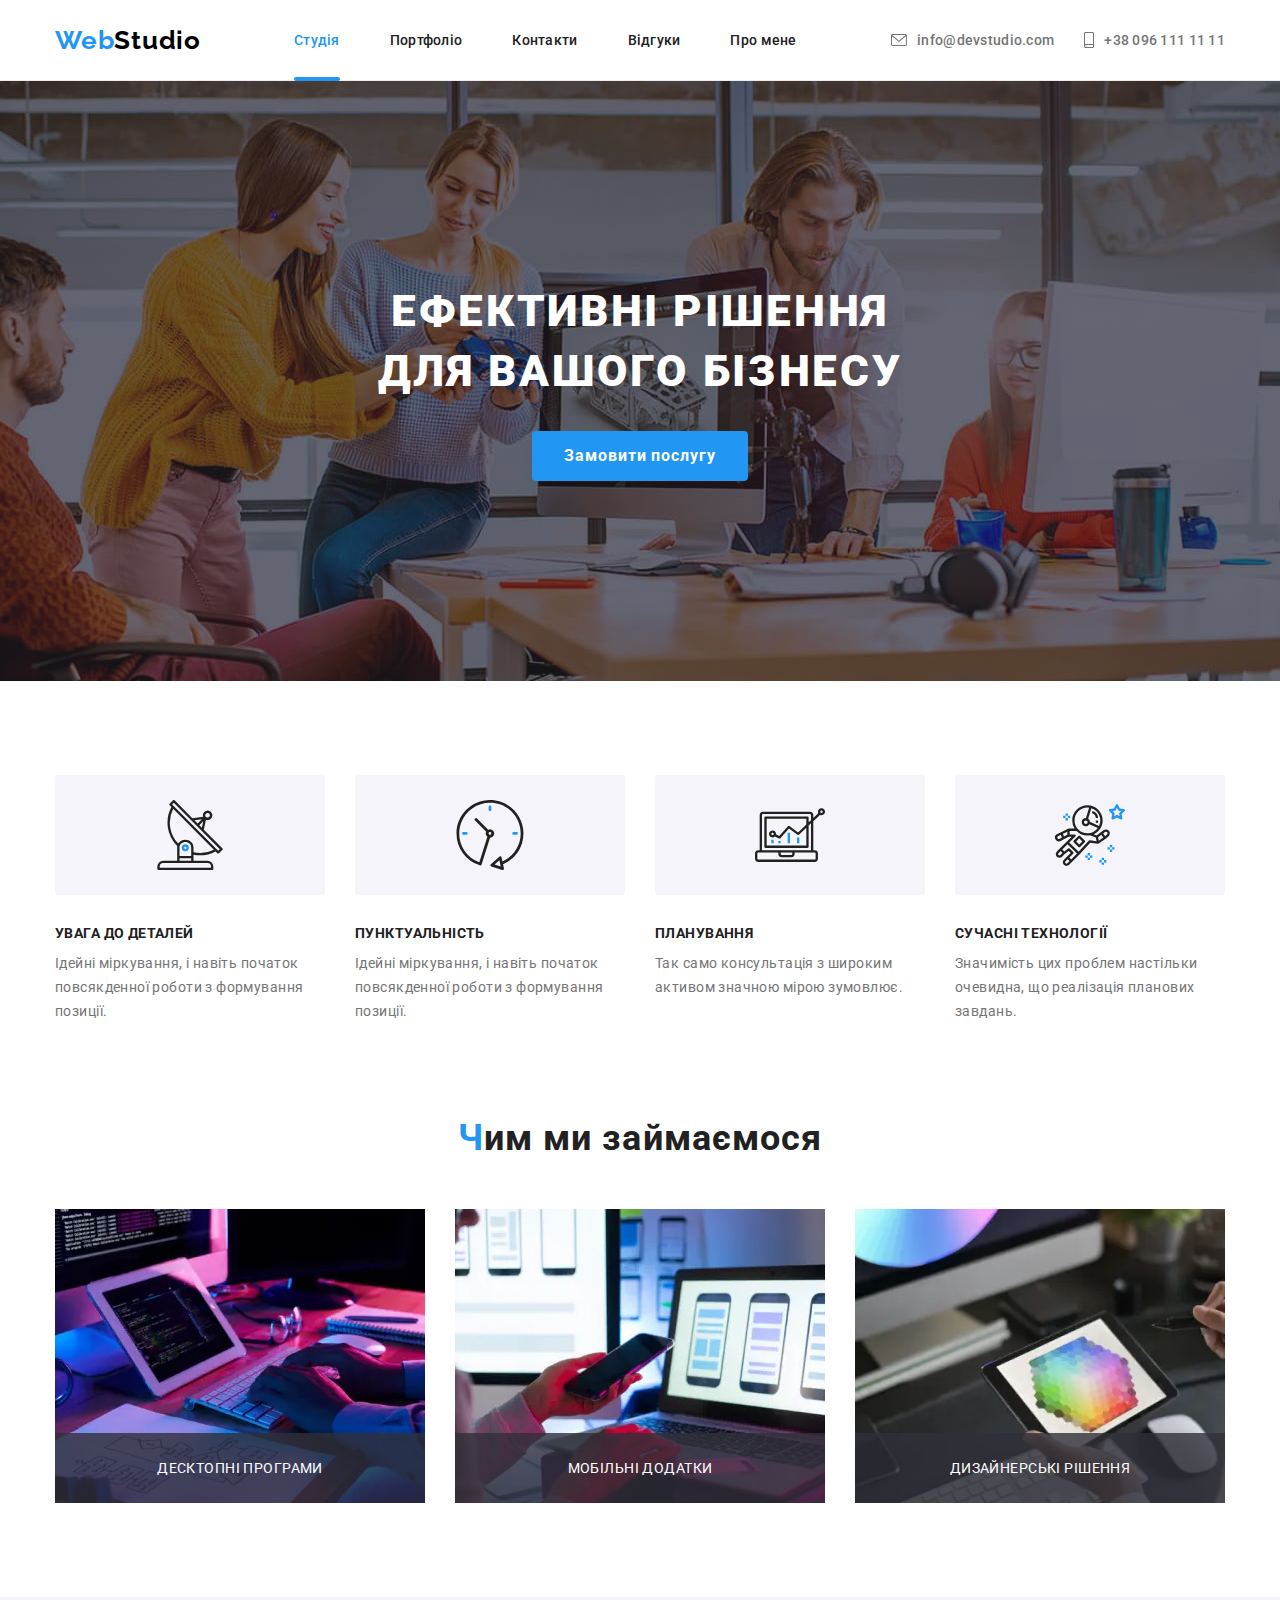
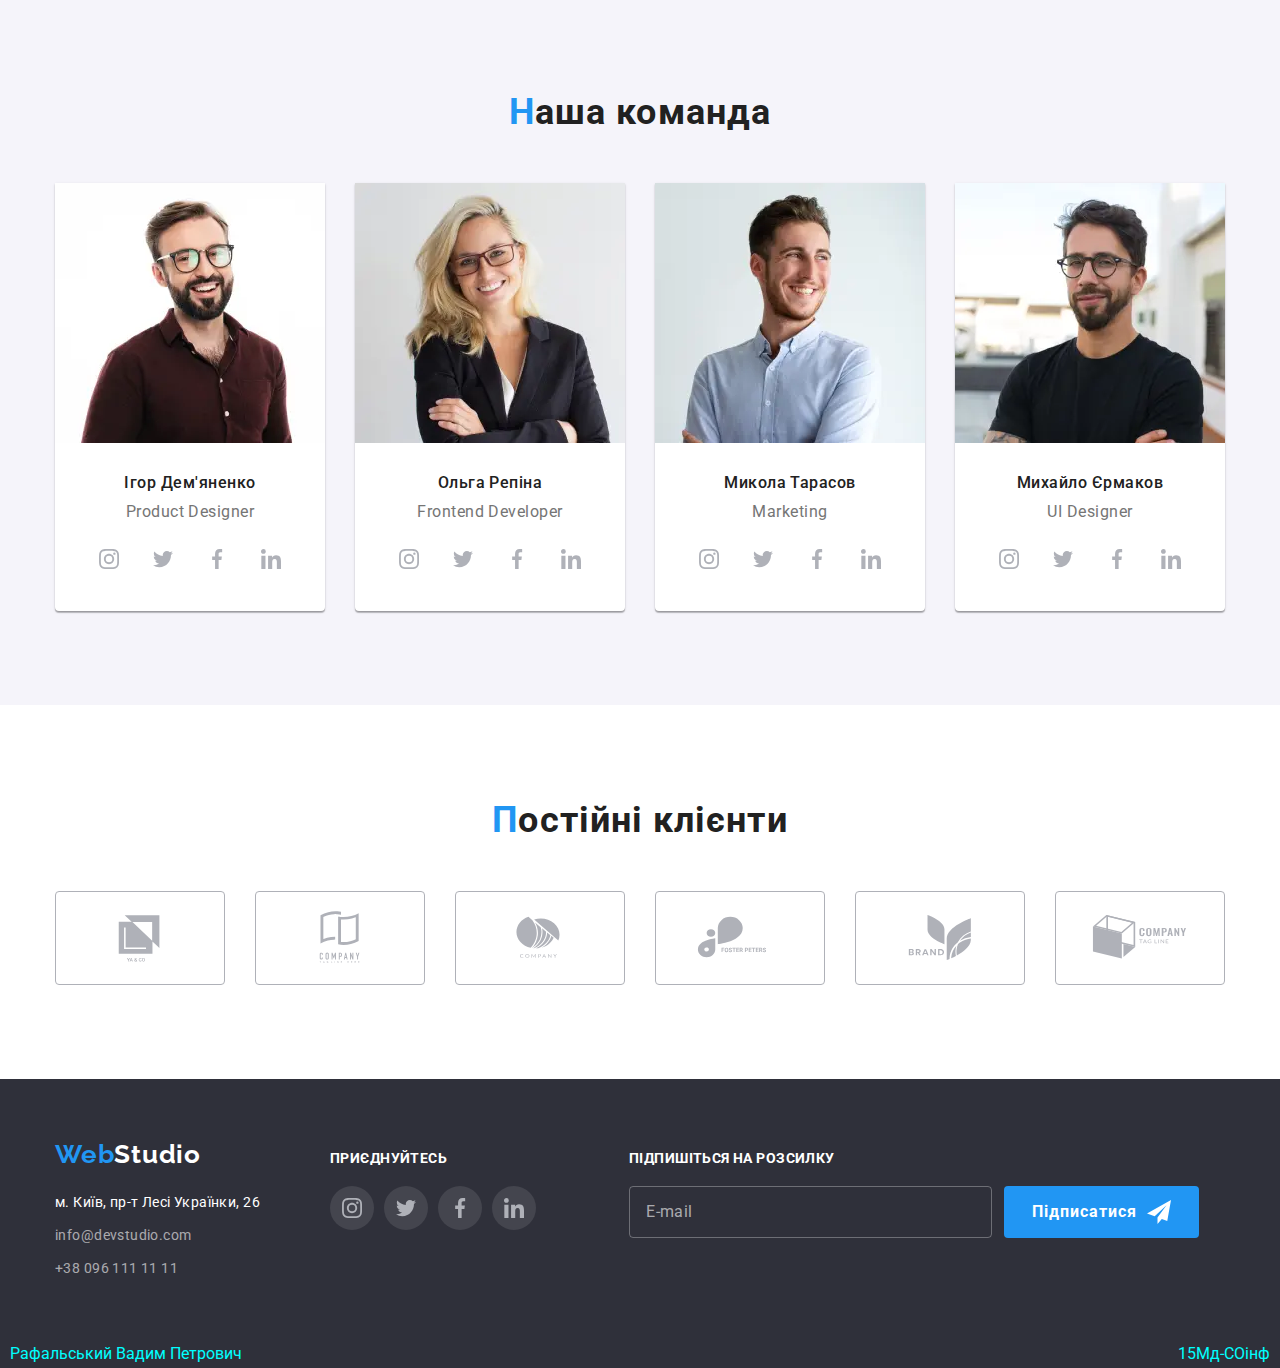
==== index.html @ 5082756a "1" ====
<!DOCTYPE html>
<html lang="ru">
  <head>
    <meta charset="UTF-8" />
    <meta http-equiv="X-UA-Compatible" content="IE=edge" />
    <meta name="viewport" content="width=device-width, initial-scale=1.0" />
    <title>Document</title>
    <link rel="preconnect" href="https://fonts.googleapis.com" />
    <link rel="preconnect" href="https://fonts.gstatic.com" crossorigin />
    <link
      href="https://fonts.googleapis.com/css2?family=Raleway:wght@700&family=Roboto:wght@400;500;700;900&display=swap"
      rel="stylesheet"
    />

    <link
      rel="stylesheet"
      href="https://cdn.jsdelivr.net/npm/modern-normalize@1.1.0/modern-normalize.css"
    />
    <link rel="stylesheet" href="./css/main.min.css" />
  </head>

  <body>
    <!--========================================== HEADER===========================================-->

    <header class="page-header">
      <!--================================== NAVIGATION ==================================-->

      <div class="container container__page-header">
        <nav class="page-nav">
          <a class="logo logo__page-header" href="/"
            >Web<span class="logo__header-color">Studio</span></a
          >
          <ul class="menu">
            <li class="menu__item">
              <a class="menu__link menu__link_current" href="./index.html"> Студія </a>
            </li>
            <li class="menu__item">
              <a class="menu__link" href="./portfolio.html" target="_self"> Портфоліо </a>
            </li>
            <li class="menu__item">
              <a class="menu__link" href="/contacts.html" target="_self"> Контакти </a>
            </li>
            <li class="menu__item">
              <a class="menu__link" href="/review.html" target="_self"> Відгуки </a>
            </li>
            <li class="menu__item">
              <a class="menu__link" href="/about_me.html" target="_self"> Про мене </a>
            </li>
          </ul>
        </nav>

        <button type="button" class="mobile-menu-open" data-menu-open>
          <svg class="mobile-menu-open-icon" height="40" width="40">
            <use href="./images/icon.svg#icon-menu-burger"></use>
          </svg>
        </button>

        <ul class="contact">
          <li class="contact__item">
            <a class="contact__link" href="mailto:info@devstudio.com">
              <svg class="contact__icon" height="12" width="16">
                <use href="./images/icon.svg#icon-envelope"></use>
              </svg>
              info@devstudio.com
            </a>
          </li>
          <li class="contact__item">
            <a class="contact__link" href="tel:+380961111111">
              <svg class="contact__icon" height="16" width="10">
                <use href="./images/icon.svg#icon-smartphone"></use>
              </svg>
              +38 096 111 11 11
            </a>
          </li>
        </ul>
      </div>

      <!--===================================== MOBILE MENU =====================================-->

      <div class="mobile-menu" data-menu>
        <div class="container mobile-menu__container">
          <button class="mobile-menu__close-btn" data-menu-close>
            <svg class="mobile-menu__close-icon" width="40" height="40">
              <use href="./images/icon.svg#icon-close-modal"></use>
            </svg>
          </button>

          <ul class="mobile-menu-nav">
            <li class="mobile-menu-nav__item">
              <a class="mobile-menu-nav__link mobile-menu-nav__link_current" href="./index.html"
                >Студия</a
              >
            </li>
            <li class="mobile-menu-nav__item">
              <a class="mobile-menu-nav__link" href="./portfolio.html" target="_self">Портфоліо</a>
            </li>
            <li class="mobile-menu-nav__item">
              <a class="mobile-menu-nav__link" href="./contacts.html" target="_self">Контакти</a>
            </li>
            <li class="mobile-menu-nav__item">
              <a class="mobile-menu-nav__link" href="./review.html" target="_self">Відгуки</a>
            </li>
            <li class="mobile-menu-nav__item">
              <a class="mobile-menu-nav__link" href="./about_me.html" target="_self">Про мене</a>
            </li>
          </ul>

          <div class="address-thumb">
            <ul class="mobile-menu-address">
              <li class="mobile-menu-address__item">
                <a
                  class="mobile-menu-address__link mobile-menu-address__link_tel"
                  href="tel:+380961111111"
                >
                  +38 096 111 11 11
                </a>
              </li>
              <li class="mobile-menu-address__item">
                <a
                  class="mobile-menu-address__link mobile-menu-address__link_email"
                  href="mailto:info@devstudio.com"
                >
                  info@devstudio.com
                </a>
              </li>
            </ul>

            <ul class="mobile-menu-social">
              <li class="mobile-menu-social__item">
                <a href="" class="mobile-menu-social__link"> Instagram </a>
              </li>
              <li class="mobile-menu-social__item">
                <a href="" class="mobile-menu-social__link"> Twitter </a>
              </li>
              <li class="mobile-menu-social__item">
                <a href="" class="mobile-menu-social__link"> Facebook </a>
              </li>
              <li class="mobile-menu-social__item">
                <a href="" class="mobile-menu-social__link"> LinkedIn </a>
              </li>
            </ul>
          </div>
        </div>
      </div>
    </header>

    <!--=========================================== HERO ===========================================-->

    <main>
      <section class="hero">
        <div class="container">
          <h1 class="hero__title">
            ефективні рішення <br />
            для вашого бізнесу
          </h1>
          <button class="hero__btn button" type="button" data-modal-open>Замовити послугу</button>
        </div>
      </section>

      <!--================================= OUR BENEFITS ========================================-->

      <section class="section">
        <div class="container">
          <h2 class="visually-hidden">Наші переваги</h2>
          <ul class="benefits-list">
            <li class="benefits-list__item">
              <div class="benefits-list__wrapper">
                <svg class="benefits-list__icon" width="70" height="70">
                  <use href="./images/icon.svg#icon-antenna"></use>
                </svg>
              </div>
              <h3 class="benefits-list__title">Увага до деталей</h3>
              <p class="benefits-list__text">
                Ідейні міркування, і навіть початок повсякденної роботи з формування позиції.
              </p>
            </li>
            <li class="benefits-list__item">
              <div class="benefits-list__wrapper">
                <svg class="benefits-list__icon" width="70" height="70">
                  <use href="./images/icon.svg#icon-clock"></use>
                </svg>
              </div>
              <h3 class="benefits-list__title">Пунктуальність</h3>
              <p class="benefits-list__text">
                Ідейні міркування, і навіть початок повсякденної роботи з формування позиції.
              </p>
            </li>
            <li class="benefits-list__item">
              <div class="benefits-list__wrapper">
                <svg class="benefits-list__icon" width="70" height="70">
                  <use href="./images/icon.svg#icon-diagram"></use>
                </svg>
              </div>
              <h3 class="benefits-list__title">Планування</h3>
              <p class="benefits-list__text">
                Так само консультація з широким активом значною мірою зумовлює.
              </p>
            </li>
            <li class="benefits-list__item">
              <div class="benefits-list__wrapper">
                <svg class="benefits-list__icon" width="70" height="70">
                  <use href="./images/icon.svg#icon-astronaut"></use>
                </svg>
              </div>
              <h3 class="benefits-list__title">Сучасні технології</h3>
              <p class="benefits-list__text">
                Значимість цих проблем настільки очевидна, що реалізація планових завдань.
              </p>
            </li>
          </ul>
        </div>
      </section>

      <!--==================================- WHAT ARE WE DOING ==================================-->

      <section class="section section_padding-top">
        <div class="container">
          <h2 class="section-title section-title_margin-b">Чим ми займаємося</h2>
          <ul class="doing-list">
            <li class="doing-list__item">
              <picture class="doing-list__img">
                <source
                  srcset="./images/desk/What-1/img.webp 1x, ./images/desk/What-1/img@2x.webp 2x"
                  media="(min-width: 1200px)"
                  type="image/webp"
                />

                <source
                  srcset="./images/desk/What-1/img.jpg 1x, ./images/desk/What-1/img@2x.jpg 2x"
                  media="(min-width: 1200px)"
                  type="image/jpeg"
                />

                <img src="./images/desk/What-1/img.jpg" alt="Создаем сайты с нуля" />
              </picture>

              <p class="doing-list__text">Десктопні програми</p>
            </li>
            <li class="doing-list__item">
              <picture class="doing-list__img">
                <source
                  srcset="./images/desk/What-2/img.webp 1x, ./images/desk/What-2/img@2x.webp 2x"
                  media="(min-width: 1200px)"
                  type="image/webp"
                />

                <source
                  srcset="./images/desk/What-2/img.jpg 1x, ./images/desk/What-2/img@2x.jpg 2x"
                  media="(min-width: 1200px)"
                  type="image/jpeg"
                />

                <img
                  src="./images/desk/What-2/img.jpg"
                  alt="Адаптируем сайты для мобильных устройств"
                />
              </picture>

              <p class="doing-list__text">Мобільні додатки</p>
            </li>
            <li class="doing-list__item">
              <picture class="doing-list__img">
                <source
                  srcset="./images/desk/What-3/img.webp 1x, ./images/desk/What-3/img@2x.webp 2x"
                  media="(min-width: 1200px)"
                  type="image/webp"
                />

                <source
                  srcset="./images/desk/What-3/img.jpg 1x, ./images/desk/What-3/img@2x.jpg 2x"
                  media="(min-width: 1200px)"
                  type="image/jpeg"
                />

                <img src="./images/desk/What-3/img.jpg" alt="Разрабатываем современный дизайн" />
              </picture>

              <p class="doing-list__text">Дизайнерські рішення</p>
            </li>
          </ul>
        </div>
      </section>

      <!--======================================== OUR_TEAM ========================================-->

      <section class="section section_bg-color">
        <div class="container">
          <h2 class="section-title section-title_margin-b">Наша команда</h2>
          <ul class="team-list">
            <li class="team-list__item">
              <picture class="team-list__img">
                <source
                  srcset="./images/desk/Comand-1/img.webp 1x, ./images/desk/Comand-1/img@2x.webp 2x"
                  media="(min-width: 1200px)"
                  type="image/webp"
                />
                <source
                  srcset="./images/desk/Comand-1/img.jpg 1x, ./images/desk/Comand-1/img@2x.jpg 2x"
                  media="(min-width: 1200px)"
                  type="image/jpeg"
                />

                <source
                  srcset="./images/tab/Comand-1/img.webp 1x, ./images/tab/Comand-1/img@2x.webp 2x"
                  media="(min-width: 768px)"
                  type="image/webp"
                />
                <source
                  srcset="./images/tab/Comand-1/img.jpg 1x, ./images/tab/Comand-1/img@2x.jpg 2x"
                  media="(min-width: 768px)"
                  type="image/jpeg"
                />

                <source
                  srcset="./images/tel/Comand-1/img.webp 1x, ./images/tel/Comand-1/img@2x.webp 2x"
                  type="image/webp"
                />
                <source
                  srcset="./images/tel/Comand-1/img.jpg 1x, ./images/tel/Comand-1/img@2x.jpg 2x"
                  type="image/jpeg"
                />

                <img src="./images/tel/Comand-1/img.jpg" alt="Игорь Демьяненко" />
              </picture>

              <div class="team-list__info">
                <h3 class="team-list__title">Ігор Дем'яненко</h3>
                <p class="team-list__text" lang="en">Product Designer</p>
                <ul class="social-list">
                  <li class="social-list__item">
                    <a href="" class="social-list__link">
                      <svg class="social-list__icon" width="20" height="20">
                        <use href="./images/icon.svg#icon-instagram"></use>
                      </svg>
                    </a>
                  </li>
                  <li class="social-list__item">
                    <a href="" class="social-list__link">
                      <svg class="social-list__icon" width="20" height="20">
                        <use href="./images/icon.svg#icon-twitter"></use>
                      </svg>
                    </a>
                  </li>
                  <li class="social-list__item">
                    <a href="" class="social-list__link">
                      <svg class="social-list__icon" width="20" height="20">
                        <use href="./images/icon.svg#icon-facebook"></use>
                      </svg>
                    </a>
                  </li>
                  <li class="social-list__item">
                    <a href="" class="social-list__link">
                      <svg class="social-list__icon" width="20" height="20">
                        <use href="./images/icon.svg#icon-linkedin"></use>
                      </svg>
                    </a>
                  </li>
                </ul>
              </div>
            </li>
            <li class="team-list__item">
              <picture class="team-list__img">
                <source
                  srcset="./images/desk/Comand-2/img.webp 1x, ./images/desk/Comand-2/img@2x.webp 2x"
                  media="(min-width: 1200px)"
                  type="image/webp"
                />
                <source
                  srcset="./images/desk/Comand-2/img.jpg 1x, ./images/desk/Comand-2/img@2x.jpg 2x"
                  media="(min-width: 1200px)"
                  type="image/jpeg"
                />

                <source
                  srcset="./images/tab/Comand-2/img.webp 1x, ./images/tab/Comand-2/img@2x.webp 2x"
                  media="(min-width: 768px)"
                  type="image/webp"
                />
                <source
                  srcset="./images/tab/Comand-2/img.jpg 1x, ./images/tab/Comand-2/img@2x.jpg 2x"
                  media="(min-width: 768px)"
                  type="image/jpeg"
                />

                <source
                  srcset="./images/tel/Comand-2/img.webp 1x, ./images/tel/Comand-2/img@2x.webp 2x"
                  type="image/webp"
                />
                <source
                  srcset="./images/tel/Comand-2/img.jpg 1x, ./images/tel/Comand-2/img@2x.jpg 2x"
                  type="image/jpeg"
                />

                <img src="./images/tel/Comand-2/img.jpg" alt="Игорь Демьяненко" />
              </picture>

              <div class="team-list__info">
                <h3 class="team-list__title">Ольга Репіна</h3>
                <p class="team-list__text" lang="en">Frontend Developer</p>
                <ul class="social-list">
                  <li class="social-list__item">
                    <a href="" class="social-list__link">
                      <svg class="social-list__icon" width="20" height="20">
                        <use href="./images/icon.svg#icon-instagram"></use>
                      </svg>
                    </a>
                  </li>
                  <li class="social-list__item">
                    <a href="" class="social-list__link">
                      <svg class="social-list__icon" width="20" height="20">
                        <use href="./images/icon.svg#icon-twitter"></use>
                      </svg>
                    </a>
                  </li>
                  <li class="social-list__item">
                    <a href="" class="social-list__link">
                      <svg class="social-list__icon" width="20" height="20">
                        <use href="./images/icon.svg#icon-facebook"></use>
                      </svg>
                    </a>
                  </li>
                  <li class="social-list__item">
                    <a href="" class="social-list__link">
                      <svg class="social-list__icon" width="20" height="20">
                        <use href="./images/icon.svg#icon-linkedin"></use>
                      </svg>
                    </a>
                  </li>
                </ul>
              </div>
            </li>
            <li class="team-list__item">
              <picture class="team-list__img">
                <source
                  srcset="./images/desk/Comand-3/img.webp 1x, ./images/desk/Comand-3/img@2x.webp 2x"
                  media="(min-width: 1200px)"
                  type="image/webp"
                />
                <source
                  srcset="./images/desk/Comand-3/img.jpg 1x, ./images/desk/Comand-3/img@2x.jpg 2x"
                  media="(min-width: 1200px)"
                  type="image/jpeg"
                />

                <source
                  srcset="./images/tab/Comand-3/img.webp 1x, ./images/tab/Comand-3/img@2x.webp 2x"
                  media="(min-width: 768px)"
                  type="image/webp"
                />
                <source
                  srcset="./images/tab/Comand-3/img.jpg 1x, ./images/tab/Comand-3/img@2x.jpg 2x"
                  media="(min-width: 768px)"
                  type="image/jpeg"
                />

                <source
                  srcset="./images/tel/Comand-3/img.webp 1x, ./images/tel/Comand-3/img@2x.webp 2x"
                  type="image/webp"
                />
                <source
                  srcset="./images/tel/Comand-3/img.jpg 1x, ./images/tel/Comand-3/img@2x.jpg 2x"
                  type="image/jpeg"
                />

                <img src="./images/tel/Comand-3/img.jpg" alt="Игорь Демьяненко" />
              </picture>

              <div class="team-list__info">
                <h3 class="team-list__title">Микола Тарасов</h3>
                <p class="team-list__text" lang="en">Marketing</p>
                <ul class="social-list">
                  <li class="social-list__item">
                    <a href="" class="social-list__link">
                      <svg class="social-list__icon" width="20" height="20">
                        <use href="./images/icon.svg#icon-instagram"></use>
                      </svg>
                    </a>
                  </li>
                  <li class="social-list__item">
                    <a href="" class="social-list__link">
                      <svg class="social-list__icon" width="20" height="20">
                        <use href="./images/icon.svg#icon-twitter"></use>
                      </svg>
                    </a>
                  </li>
                  <li class="social-list__item">
                    <a href="" class="social-list__link">
                      <svg class="social-list__icon" width="20" height="20">
                        <use href="./images/icon.svg#icon-facebook"></use>
                      </svg>
                    </a>
                  </li>
                  <li class="social-list__item">
                    <a href="" class="social-list__link">
                      <svg class="social-list__icon" width="20" height="20">
                        <use href="./images/icon.svg#icon-linkedin"></use>
                      </svg>
                    </a>
                  </li>
                </ul>
              </div>
            </li>
            <li class="team-list__item">
              <picture class="team-list__img">
                <source
                  srcset="./images/desk/Comand-4/img.webp 1x, ./images/desk/Comand-4/img@2x.webp 2x"
                  media="(min-width: 1200px)"
                  type="image/webp"
                />
                <source
                  srcset="./images/desk/Comand-4/img.jpg 1x, ./images/desk/Comand-4/img@2x.jpg 2x"
                  media="(min-width: 1200px)"
                  type="image/jpeg"
                />

                <source
                  srcset="./images/tab/Comand-4/img.webp 1x, ./images/tab/Comand-4/img@2x.webp 2x"
                  media="(min-width: 768px)"
                  type="image/webp"
                />
                <source
                  srcset="./images/tab/Comand-4/img.jpg 1x, ./images/tab/Comand-4/img@2x.jpg 2x"
                  media="(min-width: 768px)"
                  type="image/jpeg"
                />

                <source
                  srcset="./images/tel/Comand-4/img.webp 1x, ./images/tel/Comand-4/img@2x.webp 2x"
                  type="image/webp"
                />
                <source
                  srcset="./images/tel/Comand-4/img.jpg 1x, ./images/tel/Comand-4/img@2x.jpg 2x"
                  type="image/jpeg"
                />

                <img src="./images/tel/Comand-4/img.jpg" alt="Игорь Демьяненко" />
              </picture>

              <div class="team-list__info">
                <h3 class="team-list__title">Михайло Єрмаков</h3>
                <p class="team-list__text" lang="en">UI Designer</p>
                <ul class="social-list">
                  <li class="social-list__item">
                    <a href="" class="social-list__link">
                      <svg class="social-list__icon" width="20" height="20">
                        <use href="./images/icon.svg#icon-instagram"></use>
                      </svg>
                    </a>
                  </li>
                  <li class="social-list__item">
                    <a href="" class="social-list__link">
                      <svg class="social-list__icon" width="20" height="20">
                        <use href="./images/icon.svg#icon-twitter"></use>
                      </svg>
                    </a>
                  </li>
                  <li class="social-list__item">
                    <a href="" class="social-list__link">
                      <svg class="social-list__icon" width="20" height="20">
                        <use href="./images/icon.svg#icon-facebook"></use>
                      </svg>
                    </a>
                  </li>
                  <li class="social-list__item">
                    <a href="" class="social-list__link">
                      <svg class="social-list__icon" width="20" height="20">
                        <use href="./images/icon.svg#icon-linkedin"></use>
                      </svg>
                    </a>
                  </li>
                </ul>
              </div>
            </li>
          </ul>
        </div>
      </section>

      <!-- ============================================= CLIENT =============================================== -->

      <section class="section">
        <div class="container">
          <h2 class="section-title section-title_margin-b">Постійні клієнти</h2>
          <ul class="client-list">
            <li class="client-list__item">
              <a href="" class="client-list__link">
                <svg class="client-list__icon" width="106" height="60">
                  <use href="./images/icon.svg#icon-logo"></use>
                </svg>
              </a>
            </li>
            <li class="client-list__item">
              <a href="" class="client-list__link">
                <svg class="client-list__icon" width="106" height="60">
                  <use href="./images/icon.svg#icon-logo-1"></use>
                </svg>
              </a>
            </li>
            <li class="client-list__item">
              <a href="" class="client-list__link">
                <svg class="client-list__icon" width="106" height="60">
                  <use href="./images/icon.svg#icon-logo-2"></use>
                </svg>
              </a>
            </li>
            <li class="client-list__item">
              <a href="" class="client-list__link">
                <svg class="client-list__icon" width="106" height="60">
                  <use href="./images/icon.svg#icon-logo-3"></use>
                </svg>
              </a>
            </li>
            <li class="client-list__item">
              <a href="" class="client-list__link">
                <svg class="client-list__icon" width="106" height="60">
                  <use href="./images/icon.svg#icon-logo-4"></use>
                </svg>
              </a>
            </li>
            <li class="client-list__item">
              <a href="" class="client-list__link">
                <svg class="client-list__icon" width="106" height="60">
                  <use href="./images/icon.svg#icon-logo-5"></use>
                </svg>
              </a>
            </li>
          </ul>
        </div>
      </section>
    </main>

    <!--================================================== footer ==================================================-->

    <footer class="page-footer">
      <div class="container footer">
        <div class="footer-thumb">
          <div class="address-container">
            <a class="logo logo__footer" href="/"
              >Web<span class="logo__footer-color">Studio</span></a
            >
            <address>
              <ul class="address-list">
                <li class="address-list__item">
                  <a
                    class="address-list__link address-list__link_color"
                    href="https://goo.gl/maps/aTcCXjE4qX92qrxGA"
                    >м. Київ, пр-т Лесі Українки, 26
                  </a>
                </li>
                <li class="address-list__item">
                  <a class="address-list__link" href="mailto:info@devstudio.com"
                    >info@devstudio.com</a
                  >
                </li>
                <li class="address-list__item">
                  <a class="address-list__link" href="tel:+380961111111">+38 096 111 11 11</a>
                </li>
              </ul>
            </address>
          </div>
          <div class="footer-social">
            <p class="footer-social__text">приєднуйтесь</p>
            <ul class="social-list">
              <li class="social-list__item">
                <a href="" class="social-list__link social-list__link_footer-bg-color">
                  <svg class="social-list__icon" width="20" height="20">
                    <use href="./images/icon.svg#icon-instagram"></use>
                  </svg>
                </a>
              </li>

              <li class="social-list__item">
                <a href="" class="social-list__link social-list__link_footer-bg-color">
                  <svg class="social-list__icon" width="20" height="20">
                    <use href="./images/icon.svg#icon-twitter"></use>
                  </svg>
                </a>
              </li>

              <li class="social-list__item">
                <a href="" class="social-list__link social-list__link_footer-bg-color">
                  <svg class="social-list__icon" width="20" height="20">
                    <use href="./images/icon.svg#icon-facebook"></use>
                  </svg>
                </a>
              </li>

              <li class="social-list__item">
                <a href="" class="social-list__link social-list__link_footer-bg-color">
                  <svg class="social-list__icon" width="20" height="20">
                    <use href="./images/icon.svg#icon-linkedin"></use>
                  </svg>
                </a>
              </li>
            </ul>
          </div>
        </div>
        <!-- ================================= subscribe-form ================================= -->

        <form class="subscribe-form" autocomplete="off">
          <label class="subscribe-form__desc" for="subscribe">Підпишіться на розсилку</label>
          <span class="subscribe-fild">
            <input
              class="subscribe-form__input"
              type="email"
              name="email-subscribe"
              id="subscribe"
              placeholder="E-mail"
            />
            <button class="subscribe-form__btn button" type="submit">Підписатися</button>
          </span>
        </form>
      </div>
    </footer>

    <!--====================================== MODAL WINDOW ======================================-->

    <div class="backdrop is-hidden" data-modal>
      <div class="modal">
        <button type="button" class="modal-close-btn" data-modal-close>
          <svg class="modal-close-btn__icon" width="18" height="18">
            <use href="./images/icon.svg#icon-close-modal"></use>
          </svg>
        </button>

        <form class="modal-form" autocomplete="off">
          <p class="modal-form__text">Залишіть свої дані, ми вам передзвонимо</p>
          <label class="modal-form__fild">
            <span class="modal-form__desc">Им'я</span>
            <span class="modal-form-input-wrapper">
              <input
                class="modal-form__input"
                type="text"
                name="user-name"
                pattern="^[a-zA-Zа-яА-Я]+$"
                minlength="2"
              />
              <svg class="modal-form__icon" height="18" width="18">
                <use href="./images/icon.svg#icon-person-modal"></use>
              </svg>
            </span>
          </label>
          <label class="modal-form__fild">
            <span class="modal-form__desc">Телефон</span>
            <span class="modal-form-input-wrapper">
              <input
                class="modal-form__input"
                type="tel"
                name="user-tel"
                pattern="[0-9]{3}-[0-9]{3}-[0-9]{2}-[0-9]{2}"
                title="xxx-xxx-xx-xx"
              />
              <svg class="modal-form__icon" height="18" width="18">
                <use href="./images/icon.svg#icon-phone-modal"></use>
              </svg>
            </span>
          </label>
          <label class="modal-form__fild">
            <span class="modal-form__desc">Пошта</span>
            <span class="modal-form-input-wrapper">
              <input class="modal-form__input" type="email" name="user-email" />
              <svg class="modal-form__icon" height="18" width="18">
                <use href="./images/icon.svg#icon-email-modal"></use>
              </svg>
            </span>
          </label>

          <label class="modal-form__fild">
            <span class="modal-form__desc">Коментарі</span>
            <textarea
              class="modal-form__massage"
              name="user-massage"
              placeholder="Введите текст"
            ></textarea>
          </label>

          <input
            type="checkbox"
            class="modal-form__check visually-hidden"
            name="email"
            id="user-policy"
          />
          <label class="modal-form__check-desc" for="user-policy"
            >Погоджуюся з розсилкою та приймаю&nbsp;
            <a class="modal-form__policy-link" href="">Умови договору</a></label
          >
          <button class="button modal-form__submit" type="submit">Відправити</button>
        </form>
      </div>
    </div>
    <div class="proofWrapper">
      <div class="proof">
        <p>Рафальський Вадим Петрович</p>
        <p>15Мд-СОінф</p>
      </div>
    </div>
    <script src="./js/modal.js"></script>
    <script src="./js/mobile-menu.js"></script>
  </body>
</html>
---- css/main.min.css ----
:root{--font-family-primary: "Roboto", sans-serif;--font-family-secodary: "Raleway", sans-serif;--font-color-primary: #757575;--font-color-secondary: #212121;--font-color-footer: rgba(255, 255, 255, 0.6);--letter-spacing-priority: 0.03em;--color-white: #ffffff;--color-accent: #2196f3;--color-accent-hover: #188ce8;--color-logo: #000000;--color-icon-primary: #afb1b8;--background-color-secondary: #f5f4fa;--background-color-footer: #2f303a;--background-color-filter-btn: #f5f4fa;--standart-transition-time: 250ms;--standart-cubic-bezier: cubic-bezier(0.4, 0, 0.2, 1)}.visually-hidden{position:absolute;width:1px;height:1px;margin:-1px;padding:0;overflow:hidden;border:0;clip:rect(0 0 0 0)}body{font-family:var(--font-family-primary);color:var(--font-color-primary)}img{display:block;max-width:100%;height:auto}ul{margin:0;padding:0;list-style:none}a{text-decoration:none}h1,h2,h3,p{margin:0}.section{padding-top:60px;padding-bottom:60px}@media screen and (min-width: 1200px){.section{padding-top:94px;padding-bottom:94px}}@media screen and (max-width: 1199px){.section_padding-top{display:none}}@media screen and (min-width: 1200px){.section_padding-top{padding-top:0}}.section_bg-color{background-color:var(--background-color-secondary)}.section-title{font-size:28px;font-weight:700;line-height:1.1785714286;text-align:center;letter-spacing:var(--letter-spacing-priority);color:var(--font-color-secondary)}@media screen and (min-width: 1200px){.section-title{font-size:36px;line-height:1.1666666667}}.section-title::first-letter{color:var(--color-accent)}.section-title_margin-b{margin-bottom:30px}@media screen and (min-width: 1200px){.section-title_margin-b{margin-bottom:50px}}.container{padding:0 15px}@media screen and (min-width: 480px){.container{margin:0 auto;width:480px}}@media screen and (min-width: 768px){.container{width:768px}}@media screen and (min-width: 1200px){.container{width:1200px}}.hero__btn{transition-property:background-color;transition-duration:var(--standart-transition-time);transition-timing-function:var(--standart-cubic-bezier);padding-top:10px;padding-right:32px;padding-bottom:10px;padding-left:32px;border-radius:4px;border:0px;font-family:inherit;font-style:normal}.hero__btn:hover,.hero__btn:focus{background-color:var(--color-accent-hover)}.logo{font-family:var(--font-family-secodary);font-size:24px;font-weight:700;line-height:1.1666666667;letter-spacing:var(--letter-spacing-priority);color:var(--color-accent)}@media screen and (min-width: 1200px){.logo{font-size:26px;line-height:1.1923076923}}@media screen and (min-width: 1200px){.logo__page-header{margin-right:88px}}@media screen and (min-width: 768px){.logo__page-header{margin-right:30px}}@media screen and (min-width: 1200px){.logo__page-header{margin-right:93px}}.logo__footer{display:inline-block;margin-bottom:20px}.logo__header-color{color:var(--color-logo)}.logo__footer-color{color:var(--color-white)}@media screen and (max-width: 767px){.mobile-menu__container{position:relative;padding-top:48px;padding-left:40px;padding-bottom:48px;display:flex;flex-direction:column;justify-content:space-between;height:100%}.mobile-menu{position:fixed;height:100%;width:100%;padding-right:15px;padding-left:15px;max-height:796px;z-index:999;top:0;left:0;background-color:var(--color-white);box-shadow:0 0 0 100vmax rgba(0,0,0,.5);opacity:0;visibility:hidden;pointer-events:none;transition-property:opacity;transition-duration:var(--standart-transition-time);transition-timing-function:var(--standart-cubic-bezier)}.mobile-menu.is-open{opacity:1;visibility:visible;pointer-events:auto}.mobile-menu__close-btn{width:30px;height:30px;position:absolute;top:10px;right:15px;background-color:rgba(0,0,0,0);border:none;padding:0;line-height:0}.mobile-menu__close-icon{line-height:0;fill:var(--font-color-secondary)}.mobile-menu__close-icon:hover,.mobile-menu__close-icon:focus{fill:var(--color-accent)}.mobile-menu-nav{font-size:40px;font-weight:500;line-height:1.175;letter-spacing:.02em}.mobile-menu-nav__item:not(:last-child){margin-bottom:32px}.mobile-menu-nav__link{color:var(--font-color-secondary)}.mobile-menu-nav__link:hover,.mobile-menu-nav__link:focus{color:var(--color-accent)}.mobile-menu-nav__link_current{color:var(--color-accent)}.mobile-menu-address{margin-bottom:64px}.mobile-menu-address__item:not(:last-child){margin-bottom:32px}.mobile-menu-address__link_tel{font-size:34px;font-weight:500;line-height:1.1764705882;display:block;letter-spacing:.02em;color:var(--color-accent)}.mobile-menu-address__link_email{font-size:24px;font-weight:500;line-height:1.1666666667;display:block;letter-spacing:.02em;color:var(--font-color-primary)}.mobile-menu-social{display:flex;flex-wrap:wrap}.mobile-menu-social__item:not(:last-child){padding-right:10px}.mobile-menu-social__item:not(:first-child){padding-left:10px;border-left:1px solid rgba(33,33,33,.2)}.mobile-menu-social__link{font-size:18px;font-weight:500;line-height:1.2222222222;color:var(--color-accent)}}@media screen and (min-width: 768px){.mobile-menu{display:none}}.button{color:var(--color-white);background-color:var(--color-accent);font-size:16px;font-weight:700;line-height:1.875;letter-spacing:.06em;cursor:pointer}.backdrop{position:fixed;top:0;left:0;z-index:100;width:100%;height:100%;padding:15px;background-color:rgba(0,0,0,.2);transition-property:opacity,visibility;transition-duration:var(--standart-transition-time);transition-timing-function:var(--standart-cubic-bezier)}.backdrop.is-hidden{opacity:0;visibility:hidden;pointer-events:none}.modal-form{display:flex;flex-direction:column}.modal-form__text{margin-bottom:12px;text-align:center;letter-spacing:var(--letter-spacing-priority);color:var(--font-color-secondary);font-size:20px;font-weight:700;line-height:1.5}@media screen and (min-width: 1200px){.modal-form__text{font-size:20px;line-height:1.15}}.modal-form__desc{display:block;font-size:12px;font-weight:400;line-height:1.1666666667;letter-spacing:.01em;margin-bottom:4px}.modal-form__fild{margin-bottom:10px}.modal-form__fild:nth-of-type(4){margin-bottom:20px}.modal-form-input-wrapper{position:relative}.modal-form__input{padding-right:16px;padding-left:42px;width:100%;height:40px;border:1px solid rgba(33,33,33,.2);border-radius:4px;transition-property:border-color;transition-duration:var(--standart-transition-time);transition-timing-function:var(--standart-cubic-bezier)}.modal-form__input:focus{outline:none;border-color:var(--color-accent)}.modal-form__icon{position:absolute;left:12px;top:50%;transform:translateY(-50%);fill:var(--font-color-secondary);transition-property:fill;transition-duration:var(--standart-transition-time);transition-timing-function:var(--standart-cubic-bezier)}.modal-form__input:focus+.modal-form__icon{fill:var(--color-accent)}.modal-form__massage{display:block;padding:12px 16px;resize:none;width:100%;height:120px;border:1px solid rgba(33,33,33,.2);border-radius:4px;font-size:14px;font-weight:400;line-height:1.1428571429;letter-spacing:.01em;transition-property:border-color;transition-duration:var(--standart-transition-time);transition-timing-function:var(--standart-cubic-bezier)}.modal-form__massage:focus{border-color:var(--color-accent);outline:none}.modal-form__massage::placeholder{font-size:14px;font-weight:400;line-height:1.1428571429;letter-spacing:.01em;color:rgba(117,117,117,.5)}.modal-form__check-desc{display:flex;justify-content:center;align-items:center;margin-bottom:30px;font-size:12px;font-weight:400;line-height:1.1666666667;letter-spacing:var(--letter-spacing-priority)}@media screen and (min-width: 1200px){.modal-form__check-desc{font-size:14px;line-height:1.7142857143}}.modal-form__check-desc::before{display:block;width:16px;height:15px;border:2px solid var(--font-color-secondary);border-radius:2px;margin-right:7px;cursor:pointer;content:"";transition-property:border-color;transition-property:background-color;transition-duration:var(--standart-transition-time);transition-timing-function:var(--standart-cubic-bezier)}.modal-form__check:checked+.modal-form__check-desc::before{border-color:var(--color-accent);background-color:var(--color-accent);background-image:url("../images/icon-check-modal.svg");background-size:contain;background-repeat:no-repeat;background-position:center center}.modal-form__check:focus+.modal-form__check-desc::before{outline:1px solid #212121}.modal-form__policy-link{color:var(--color-accent);text-decoration:underline}.modal-form__submit{align-self:center;padding:10px 55px;border:0px;border-radius:4px;box-shadow:0px 4px 4px rgba(0,0,0,.15);transition-property:background-color;transition-duration:var(--standart-transition-time);transition-timing-function:var(--standart-cubic-bezier)}.modal-form__submit:hover{background-color:var(--color-accent-hover)}.modal{position:absolute;top:50%;left:50%;transform:translate(-50%, -50%);padding:40px;width:95%;height:100%;max-height:609px;background-color:#fff}@media screen and (min-width: 480px){.modal{width:450px}}@media screen and (min-width: 1200px){.modal{width:528px}}.modal-close-btn{display:flex;justify-content:center;align-items:center;position:absolute;top:8px;right:8px;width:30px;height:30px;border-radius:50%;background-color:rgba(0,0,0,0);border:1px solid rgba(0,0,0,.1)}.modal-close-btn__icon{transition-property:fill;transition-duration:var(--standart-transition-time);transition-timing-function:var(--standart-cubic-bezier)}.modal-close-btn:hover .modal-close-btn__icon{fill:var(--color-accent)}.social-list{display:flex;justify-content:center;gap:10px}.social-list__item{height:44px;width:44px}.social-list__link{display:flex;justify-content:center;align-items:center;width:100%;height:100%;background-color:inherit;transition-property:background-color;transition-duration:var(--standart-transition-time);transition-timing-function:var(--standart-cubic-bezier);border:none;border-radius:50%}.social-list__link:hover,.social-list__link:focus{background-color:var(--color-accent)}.social-list__icon{fill:var(--color-icon-primary);transition-property:fill;transition-duration:var(--standart-transition-time);transition-timing-function:var(--standart-cubic-bezier)}.social-list__link:hover .social-list__icon,.social-list__link:focus .social-list__icon{fill:var(--color-white)}.social-list__link_footer-bg-color{background:rgba(255,255,255,.1)}.page-header{border-bottom:1px solid #ececec}@media screen and (min-width: 768px){.page-header{font-size:14px;font-weight:500;line-height:1.1428571429;letter-spacing:.02em}}@media screen and (max-width: 767px){.container__page-header{display:flex;align-items:center;justify-content:space-between;padding-top:10px;padding-bottom:10px}}@media screen and (min-width: 768px){.container__page-header{display:flex;align-items:center;justify-content:space-between}}@media screen and (min-width: 768px){.page-nav{display:flex;align-items:center}}@media screen and (max-width: 767px){.menu{display:none}}@media screen and (min-width: 768px){.menu{display:flex}}@media screen and (min-width: 768px){.menu__item:not(:last-child){margin-right:20px}}@media screen and (min-width: 1200px){.menu__item:not(:last-child){margin-right:50px}}@media screen and (min-width: 768px){.menu__link{display:block;padding-top:32px;padding-bottom:32px;transition-property:color;transition-duration:var(--standart-transition-time);transition-timing-function:var(--standart-cubic-bezier);color:var(--font-color-secondary)}.menu__link:hover,.menu__link:focus{color:var(--color-accent)}}@media screen and (min-width: 768px){.menu__link_current{position:relative;color:var(--color-accent)}.menu__link_current::before{content:"";position:absolute;width:100%;height:4px;left:0;bottom:-1px;border-radius:2px;background-color:var(--color-accent)}}.mobile-menu-open{background-color:rgba(0,0,0,0);border:none;padding:0}@media screen and (max-width: 767px){.mobile-menu-open-icon{line-height:0;fill:var(--font-color-secondary)}.mobile-menu-open-icon:hover,.mobile-menu-open-icon:focus{fill:var(--color-accent)}}@media screen and (min-width: 768px){.mobile-menu-open-icon{display:none}}@media screen and (max-width: 767px){.contact{display:none}}@media screen and (min-width: 1200px){.contact{display:flex}}@media screen and (min-width: 768px)and (max-width: 1199px){.contact__item:not(:last-child){margin-bottom:10px}}@media screen and (min-width: 1200px){.contact__item:not(:last-child){margin-right:30px;height:12px}}@media screen and (min-width: 768px){.contact__link{display:flex;align-items:center;color:var(--font-color-primary);transition-property:color;transition-duration:var(--standart-transition-time);transition-timing-function:var(--standart-cubic-bezier)}.contact__link:hover,.contact__link:focus{color:var(--color-accent)}}@media screen and (min-width: 768px){.contact__icon{fill:currentColor;margin-right:10px}}.hero{text-align:center;padding-top:118px;padding-bottom:118px;height:400px;max-width:1600px;margin-left:auto;margin-right:auto;background-position:center;background-repeat:no-repeat;background-color:#2f303a;background-size:cover;background-image:linear-gradient(to right, rgba(47, 48, 58, 0.4), rgba(47, 48, 58, 0.4)),url(../images/tel/Hero/img.jpg)}@media screen and (min-device-pixel-ratio: 2)and (max-width: 767px),screen and (min-resolution: 192dpi)and (max-width: 767px),screen and (min-resolution: 2dppx)and (max-width: 767px){.hero{background-image:linear-gradient(to right, rgba(47, 48, 58, 0.4), rgba(47, 48, 58, 0.4)),url(../images/tel/Hero/img@2x.jpg)}}@media screen and (min-width: 768px){.hero{background-image:linear-gradient(to right, rgba(47, 48, 58, 0.4), rgba(47, 48, 58, 0.4)),url(../images/tab/Hero/img.jpg)}}@media screen and (min-width: 768px)and (min-device-pixel-ratio: 2),screen and (min-width: 768px)and (min-resolution: 192dpi),screen and (min-width: 768px)and (min-resolution: 2dppx){.hero{background-image:linear-gradient(to right, rgba(47, 48, 58, 0.4), rgba(47, 48, 58, 0.4)),url(../images/tab/Hero/img@2x.jpg)}}@media screen and (min-width: 1200px){.hero{padding-top:200px;padding-bottom:200px;height:600px;background-image:linear-gradient(to right, rgba(47, 48, 58, 0.4), rgba(47, 48, 58, 0.4)),url(../images/desk/Hero/img.jpg)}}@media screen and (min-width: 1200px)and (min-device-pixel-ratio: 2),screen and (min-width: 1200px)and (min-resolution: 192dpi),screen and (min-width: 1200px)and (min-resolution: 2dppx){.hero{background-image:linear-gradient(to right, rgba(47, 48, 58, 0.4), rgba(47, 48, 58, 0.4)),url(../images/desk/Hero/img@2x.jpg)}}.hero__title{margin-bottom:30px;font-size:26px;font-weight:900;line-height:1.6153846154;letter-spacing:.06em;text-transform:uppercase;color:var(--color-white)}@media screen and (min-width: 1200px){.hero__title{font-size:44px;line-height:1.3636363636}}@media screen and (min-width: 768px){.benefits-list{display:flex;flex-wrap:wrap;gap:30px}}.benefits-list__wrapper{display:flex;justify-content:center;padding:25px 0;margin-bottom:30px;border-radius:4px;background-color:var(--background-color-secondary)}@media screen and (max-width: 767px){.benefits-list__item:not(:last-child){margin-bottom:30px}}@media screen and (min-width: 768px){.benefits-list__item{flex-basis:calc((100% - 30px)/2)}}@media screen and (min-width: 1200px){.benefits-list__item{flex-basis:calc((100% - 90px)/4)}}.benefits-list__icon{width:70px;height:70px}.benefits-list__title{margin-bottom:10px;color:var(--font-color-secondary);font-size:14px;line-height:1.1428571429;letter-spacing:var(--letter-spacing-priority);text-transform:uppercase}@media screen and (max-width: 767px){.benefits-list__title{text-align:center}}.benefits-list__text{font-size:14px;line-height:1.7142857143;letter-spacing:var(--letter-spacing-priority)}@media screen and (min-width: 1200px){.doing-list{display:flex}.doing-list__item{position:relative}.doing-list__item:not(:last-child){margin-right:30px}.doing-list__text{display:flex;justify-content:center;align-items:center;position:absolute;width:100%;height:70px;left:0;bottom:0;font-size:14px;line-height:1.1428571429;letter-spacing:var(--letter-spacing-priority);text-transform:uppercase;color:var(--color-white);background-color:rgba(47,48,58,.8)}}@media screen and (min-width: 768px){.team-list{display:flex;flex-wrap:wrap;gap:30px}}@media screen and (max-width: 767px){.team-list__item:not(:last-child){margin-bottom:30px}}.team-list__item{background-color:var(--color-white);box-shadow:0px 1px 3px rgba(0,0,0,.12),0px 1px 1px rgba(0,0,0,.14),0px 2px 1px rgba(0,0,0,.2);border-radius:0px 0px 4px 4px}@media screen and (min-width: 768px){.team-list__item{flex-basis:calc((100% - 30px)/2)}}@media screen and (min-width: 1200px){.team-list__item{flex-basis:calc((100% - 90px)/4)}}.team-list__info{padding-top:30px;padding-bottom:24px}@media screen and (min-width: 1200px){.team-list__info{padding-bottom:30px}}.team-list__title{margin-bottom:10px;text-align:center;font-size:16px;font-weight:500;line-height:1.1875;letter-spacing:var(--letter-spacing-priority);color:var(--font-color-secondary)}.team-list__text{margin-bottom:16px;text-align:center;font-size:16px;line-height:1.1875;letter-spacing:var(--letter-spacing-priority)}.client-list{display:flex;justify-content:space-between;flex-wrap:wrap;gap:30px}.client-list__item{flex-basis:calc((100% - 30px)/2)}@media screen and (min-width: 768px){.client-list__item{flex-basis:calc((100% - 60px)/3)}}@media screen and (min-width: 1200px){.client-list__item{flex-basis:calc((100% - 150px)/6)}}.client-list__link{display:flex;justify-content:center;align-items:center;padding:16px 0px;width:100%;border:1px solid var(--color-icon-primary);border-radius:4px;transition-property:border;transition-duration:var(--standart-transition-time);transition-timing-function:var(--standart-cubic-bezier)}.client-list__link:hover,.client-list__link:focus{border:1px solid var(--color-accent)}.client-list__icon{fill:var(--color-icon-primary);transition-property:fill;transition-duration:var(--standart-transition-time);transition-timing-function:var(--standart-cubic-bezier)}.client-list__link:hover .client-list__icon,.client-list__link:focus .client-list__icon{fill:var(--color-accent)}.page-footer{padding-top:60px;padding-bottom:60px;background-color:var(--background-color-footer)}@media screen and (min-width: 1200px){.footer{display:flex;align-items:baseline}}@media screen and (max-width: 1199px){.footer-social{text-align:center}}.footer-social__text{margin-bottom:20px;color:var(--color-white);font-size:14px;font-weight:700;line-height:1.1428571429;letter-spacing:var(--letter-spacing-priority);text-transform:uppercase}@media screen and (max-width: 1199px){.footer-thumb{margin-bottom:60px}}@media screen and (min-width: 768px)and (max-width: 1199px){.footer-thumb{display:flex;justify-content:space-around;align-items:baseline}}@media screen and (min-width: 1200px){.footer-thumb{display:flex;align-items:baseline;margin-right:93px}}@media screen and (max-width: 767px){.address-container{margin-bottom:60px}}@media screen and (max-width: 1199px){.address-container{text-align:center}}@media screen and (min-width: 1200px){.address-container{display:inline-block;margin-right:70px}}.address-list{font-style:normal;font-size:14px;line-height:1.7142857143;letter-spacing:var(--letter-spacing-priority);transition-property:color;transition-duration:var(--standart-transition-time);transition-timing-function:var(--standart-cubic-bezier)}@media screen and (max-width: 1199px){.address-list__item:not(:last-child){margin-bottom:8px}}@media screen and (min-width: 1200px){.address-list__item:not(:last-child){margin-bottom:9px}}.address-list__link{font-style:normal;font-size:14px;line-height:1.7142857143;letter-spacing:var(--letter-spacing-priority);color:var(--font-color-footer);transition-property:color;transition-duration:var(--standart-transition-time);transition-timing-function:var(--standart-cubic-bezier)}.address-list__link:hover,.address-list__link:focus{color:var(--color-accent)}.address-list__link_color{color:var(--color-white)}.address-list__link_color:hover,.address-list__link_color:focus{color:var(--color-accent)}@media screen and (max-width: 479px){.subscribe-form{width:100%}}@media screen and (min-width: 480px)and (max-width: 1199px){.subscribe-form{width:450px;margin:0 auto}}@media screen and (min-width: 1200px){.subscribe-form{width:570px}}.subscribe-form__desc{display:block;margin-bottom:20px;font-size:14px;font-weight:700;line-height:1.1428571429;letter-spacing:var(--letter-spacing-priority);text-transform:uppercase;color:var(--color-white)}@media screen and (max-width: 1199px){.subscribe-form__desc{text-align:center}}.subscribe-fild{width:100%}@media screen and (min-width: 1200px){.subscribe-fild{display:flex}}.subscribe-form__input{width:100%;padding:15px 16px;font-size:16px;font-weight:400;line-height:1.25;letter-spacing:var(--letter-spacing-priority);color:var(--color-white);background-color:inherit;border:1px solid rgba(255,255,255,.3);border-radius:4px}@media screen and (max-width: 1199px){.subscribe-form__input{margin-bottom:20px}}@media screen and (min-width: 1200px){.subscribe-form__input{margin-right:12px}}.subscribe-form__input::placeholder{font-size:16px;font-weight:400;line-height:1.25;letter-spacing:var(--letter-spacing-priority);color:rgba(255,255,255,.6)}.subscribe-form__btn{display:flex;align-items:center;padding:10px 28px;border:0;border-radius:4px}@media screen and (max-width: 1199px){.subscribe-form__btn{margin:0 auto}}.subscribe-form__btn::after{content:"";margin-left:10px;width:24px;height:24px;background-image:url(../images/send-icon.svg)}.proofWrapper{background-color:var(--background-color-footer)}.proof{display:flex;color:aqua;padding:5px 10px;justify-content:space-between}.filter-list{display:flex;justify-content:start;flex-wrap:wrap;gap:8px}@media screen and (min-width: 768px){.filter-list{justify-content:center}}@media screen and (max-width: 767px){.filter-list_margin-b{margin-bottom:40px}}@media screen and (min-width: 768px){.filter-list_margin-b{margin-bottom:30px}}@media screen and (min-width: 1200px){.filter-list_margin-b{margin-bottom:50px}}.filter-list__btn{padding:6px 22px;border:0;border-radius:4px;font-family:inherit;font-size:16px;font-weight:500;line-height:1.625;text-align:center;letter-spacing:var(--letter-spacing-priority);color:var(--font-color-secondary);background-color:var(--background-color-filter-btn);transition-property:background-color,color,box-shadow;transition-duration:var(--standart-transition-time);transition-timing-function:var(--standart-cubic-bezier);cursor:pointer}.filter-list__btn:hover,.filter-list__btn:focus{background-color:var(--color-accent);color:var(--color-white);box-shadow:0px 3px 1px rgba(0,0,0,.1),0px 1px 2px rgba(0,0,0,.08),0px 2px 2px rgba(0,0,0,.12)}@media screen and (min-width: 768px){.portfolio-list{display:flex;flex-wrap:wrap;gap:30px}}.portfolio-list__item{background-color:var(--color-white)}@media screen and (min-width: 768px){.portfolio-list__item{flex-basis:calc((100% - 30px)/2)}}@media screen and (min-width: 1200px){.portfolio-list__item{flex-basis:calc((100% - 60px)/3)}}@media screen and (max-width: 767px){.portfolio-list__item:not(:last-child){margin-bottom:30px}}.portfolio-list__link{display:flex;height:100%;flex-direction:column;color:var(--font-color-primary);transition-property:box-shadow;transition-duration:var(--standart-transition-time);transition-timing-function:var(--standart-cubic-bezier)}.portfolio-list__link:hover,.portfolio-list__link:focus{box-shadow:0px 1px 1px rgba(0,0,0,.12),0px 4px 4px rgba(0,0,0,.06),1px 4px 6px rgba(0,0,0,.16)}.portfolio-list__info{padding:20px 24px;border-right:1px solid #eee;border-left:1px solid #eee;border-bottom:1px solid #eee;flex-grow:1}.portfolio-list__title{margin-bottom:4px;font-size:18px;line-height:2;letter-spacing:.06em;color:var(--font-color-secondary)}.portfolio-list__text{font-size:16px;line-height:1.875;letter-spacing:var(--letter-spacing-priority)}.portfolio-img-wrapper{position:relative;overflow:hidden}.portfolio-list__overlay{position:absolute;top:0;right:0;width:100%;height:100%;overflow:auto;padding:77px 24px;transform:translateY(100%);transition-property:transform;transition-duration:var(--standart-transition-time);transition-timing-function:var(--standart-cubic-bezier);font-size:18px;line-height:1.5555555556;letter-spacing:var(--letter-spacing-priority);color:var(--color-white);background-color:rgba(33,150,243,.9)}@media screen and (min-width: 768px){.portfolio-list__overlay{padding-top:49px;padding-bottom:77px}}@media screen and (min-width: 1200px){.portfolio-list__overlay{padding-top:63px;padding-bottom:63px}}.portfolio-list__link:hover .portfolio-list__overlay,.portfolio-list__link:focus .portfolio-list__overlay{transform:translateY(0%)}.contacts-description{margin-bottom:50px;font-size:16px;line-height:1.875;letter-spacing:var(--letter-spacing-priority)}.contactsPage__item:not(:last-child){margin-bottom:30px}.contactsPage__item_title{margin-bottom:15px;color:var(--font-color-secondary)}.contactsPage__item_title::first-letter{color:var(--color-accent)}.contacts__list{padding-left:20px}.contacts__item:not(:last-child){margin-bottom:10px}.contacts__link{display:flex;align-items:center;color:var(--font-color-primary);transition-property:color;transition-duration:var(--standart-transition-time);transition-timing-function:var(--standart-cubic-bezier)}.contacts__link:hover,.contacts__link:focus{color:var(--color-accent)}.contacts__icon{fill:currentColor;margin-right:10px}@media screen and (min-width: 1200px){.reviewItem__wrapper{display:flex;gap:20px;flex-wrap:wrap;justify-content:space-around}}.reviewItem__inner{padding:0;border-radius:18px;box-shadow:0 2px 9px 0 rgba(0,0,0,.2);background-color:#fff;margin-bottom:20px}@media screen and (max-width: 1199px){.reviewItem__inner{margin-left:auto;margin-right:auto}}@media screen and (min-width: 1200px){.reviewItem__inner{flex-basis:calc((100% - 20px)/2)}}.reviewItem__top{display:flex;padding:30px 30px 17px}.reviewItem__logo{max-width:170px;min-width:170px;padding-right:20px}.reviewItem__logo img{max-width:100%;max-height:100px}a.reviewItem__name{color:#02917a;text-decoration:none;display:inline-block;position:relative;outline:none;transition:color .2s ease;transform:translateZ(0)}a.reviewItem__name::after{content:"";position:absolute;display:block;height:2px;bottom:0;width:0;transition:all .2s ease 0s;background:#02917a;left:0;right:0;margin-left:auto;margin-right:auto}a.reviewItem__name:hover::after{width:100%}.reviewItem__name{font-size:20px;font-weight:500;line-height:1.3;margin-bottom:1px}.reviewItem__theme{font-size:12px;line-height:1.83;color:#a1a1a1}.reviewItem__service{font-size:14px;line-height:1.57;color:#333;margin-top:14px;padding-top:14px;position:relative}.reviewItem__service::before{content:"";position:absolute;top:0;display:block;width:45px;border-top:solid 1px #e1e1e1}.reviewItem__tab-labels{display:flex}.reviewItem__tab:first-child.active{margin-left:-1px}.reviewItem__tab.active{color:#333;border-top:solid 1px #e1e1e1;border-left:solid 1px #e1e1e1;border-right:solid 1px #e1e1e1;border-top-left-radius:18px;border-top-right-radius:18px}.reviewItem__tab{font-size:14px;line-height:1.57;cursor:pointer}.reviewItem__tab span{display:block;position:relative;padding:17px 34px;background:#fff;text-transform:uppercase}@media screen and (max-width: 429px){.reviewItem__tab span{font-size:14px}}.reviewItem__tab.active>span{padding:6px 34px 27px;border-top-left-radius:10px;border-top-right-radius:10px;top:11px}@media screen and (max-width: 429px){.reviewItem__tab.active>span{top:11px}}.reviewItem__tab-contents{border-top:solid 1px #e1e1e1;border-radius:18px;padding:14px 27px}.reviewItem__tab-content.active{display:block}.reviewItem__text-review-author{font-size:14px;font-weight:500;margin-bottom:5px}.reviewItem__text-review-position{font-size:12px;color:#a1a1a1}.reviewItem__text-review-text::before{content:"";position:absolute;top:0;display:block;width:45px;border-top:solid 1px #e1e1e1}.reviewItem__text-review-text{font-size:14px;line-height:1.57;margin-top:12px;padding-top:15px;position:relative;max-height:260px;overflow-y:hidden}.about-me-wrapper{background-color:var(--color-white);box-shadow:0px 1px 3px rgba(0,0,0,.12),0px 1px 1px rgba(0,0,0,.14),0px 2px 1px rgba(0,0,0,.2);border-radius:10px}@media screen and (min-width: 1200px){.about-me-wrapper{display:flex}}@media screen and (min-width: 768px){.about-me-wrapper{display:flex}}@media screen and (min-width: 1200px){.about-me{max-width:270px}}@media screen and (min-width: 768px)and (max-width: 1199px){.about-me{max-width:354px}}@media screen and (min-width: 480px)and (max-width: 767px){.about-me{max-width:450px}}.about-me__img{border-top-left-radius:10px}@media screen and (max-width: 1199px){.about-me__img{border-top-right-radius:10px;width:300px}}@media screen and (max-width: 767px){.about-me__img{border-top-right-radius:10px;width:450px}}.about-me__info{padding:20px 5px}@media screen and (min-width: 1200px){.about-me__info{padding:35px 5px}}.about-me__title{margin-bottom:10px;text-align:center;font-size:16px;font-weight:500;line-height:1.1875;letter-spacing:var(--letter-spacing-priority);color:var(--font-color-secondary)}.about-me__text{margin-bottom:16px;text-align:center;font-size:16px;line-height:1.1875;letter-spacing:var(--letter-spacing-priority)}.technologies{padding-top:20px;font-size:16px;line-height:1.1875;letter-spacing:var(--letter-spacing-priority)}.technologies__title{font-size:24px;line-height:1.1666666667;text-align:center;color:var(--font-color-secondary)}@media screen and (min-width: 1200px){.technologies__title{display:block}}.technologies__list{display:flex;gap:30px}@media screen and (min-width: 1200px){.technologies__list{justify-content:space-around}}@media screen and (min-width: 768px){.technologies__list{flex-wrap:wrap;padding:20px;justify-content:space-around}}@media screen and (max-width: 767px){.technologies__list{flex-direction:column;align-items:center;padding:30px}}@media screen and (min-width: 1200px){.technologies__item{width:250px}}@media screen and (max-width: 1199px){.technologies__item{display:flex;align-items:center;width:150px}}/*# sourceMappingURL=main.min.css.map */
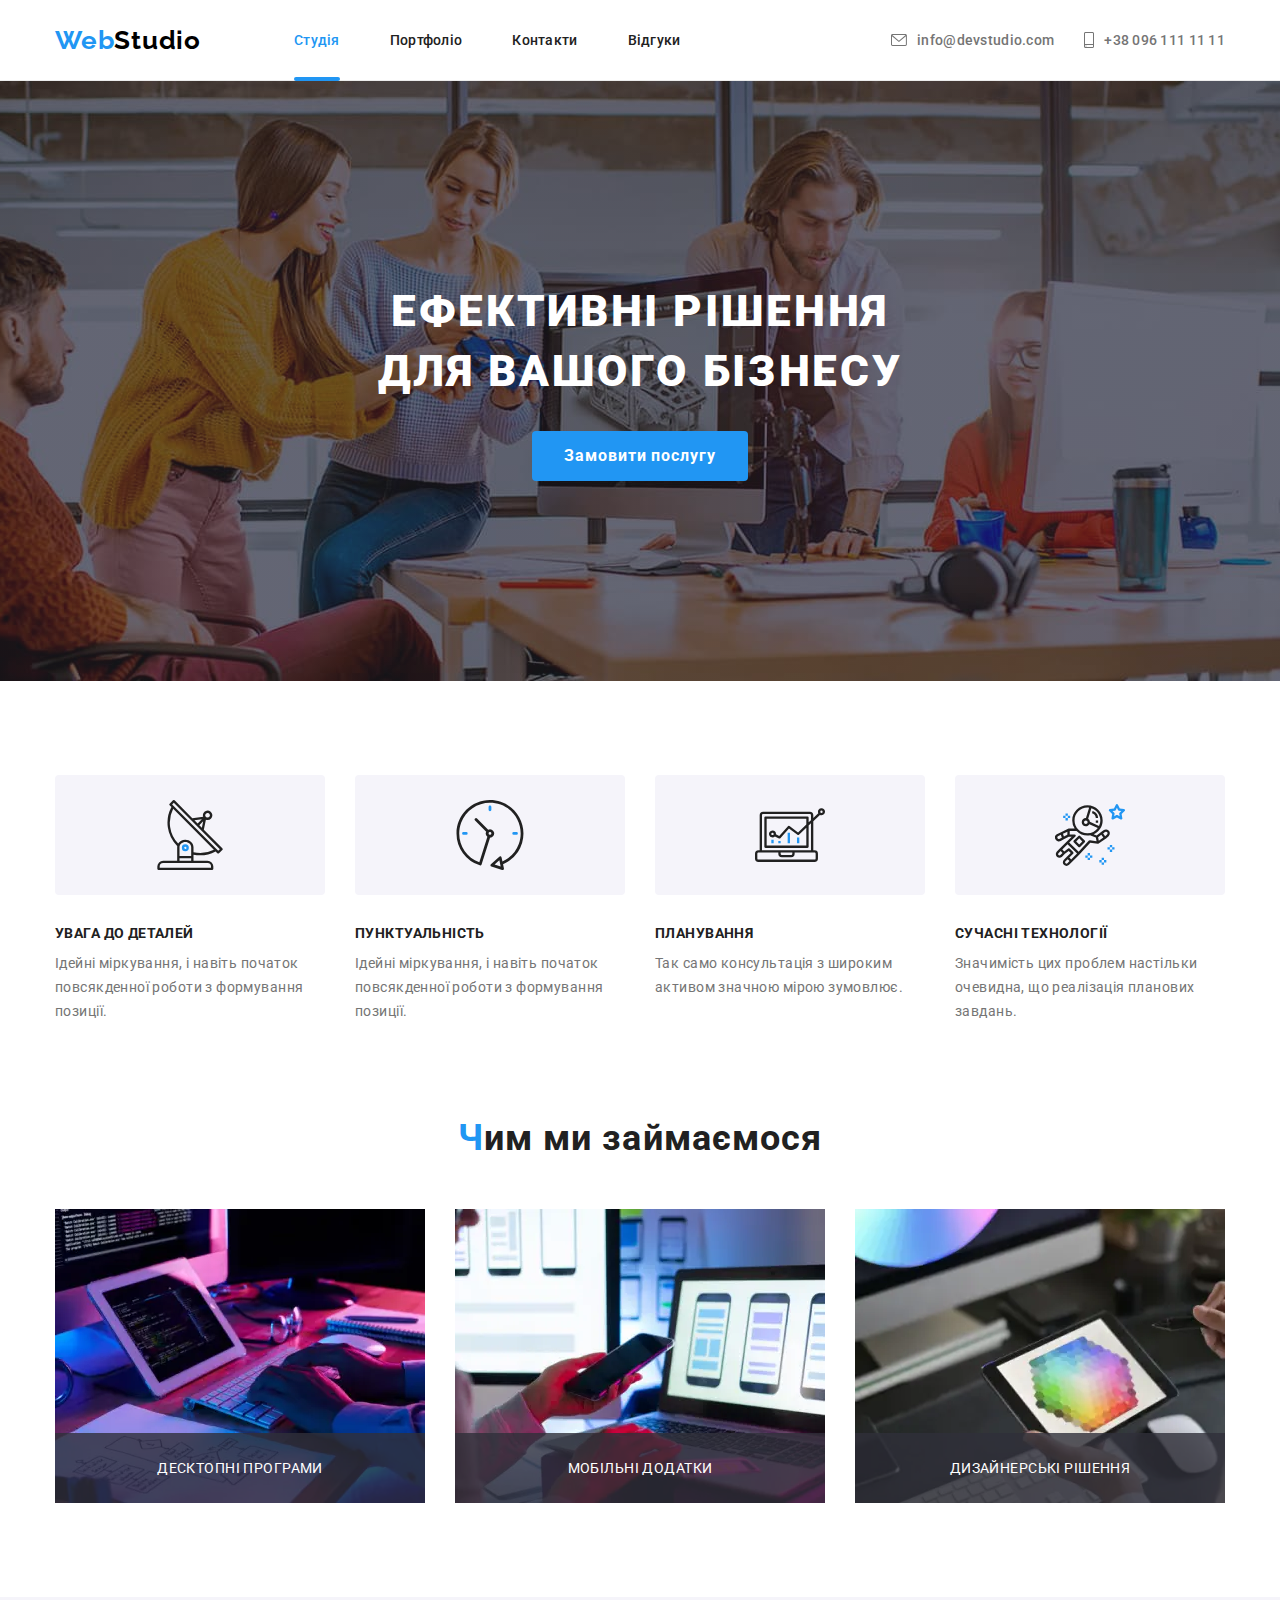
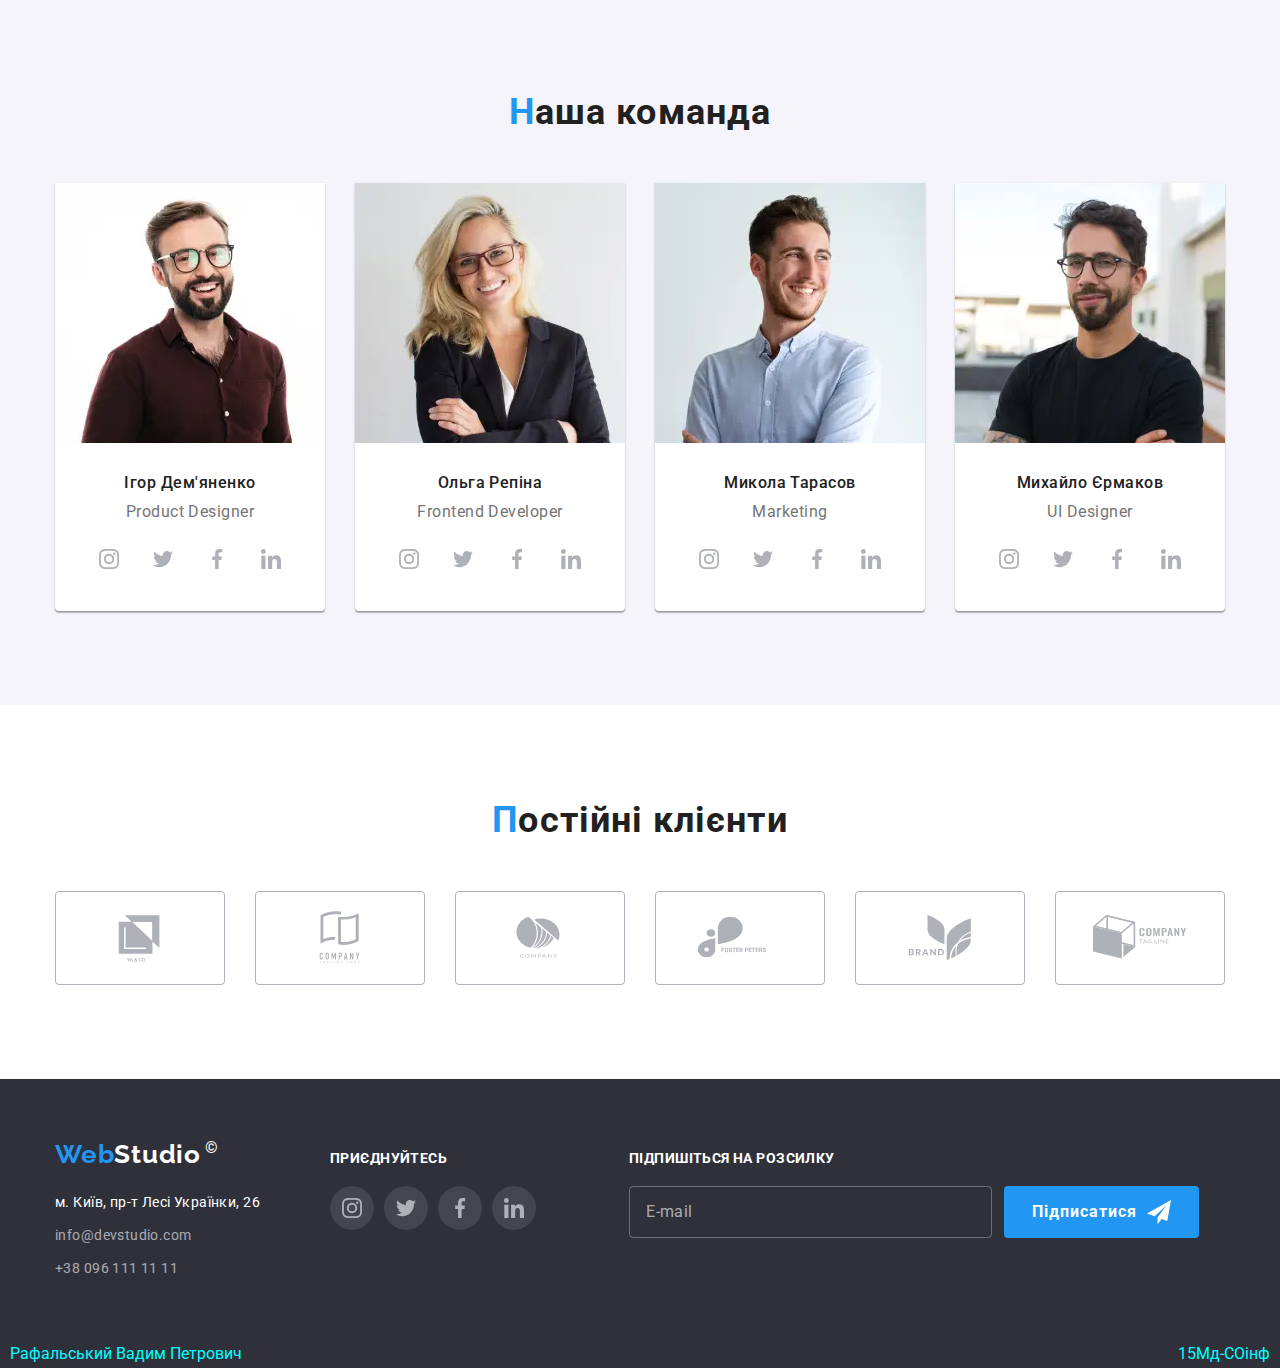
==== commit ec0f8780: "4" ====
--- a/index.html
+++ b/index.html
@@ -38,14 +38,14 @@
               <a class="menu__link" href="./portfolio.html" target="_self"> Портфоліо </a>
             </li>
             <li class="menu__item">
-              <a class="menu__link" href="/contacts.html" target="_self"> Контакти </a>
+              <a class="menu__link" href="./contacts.html" target="_self"> Контакти </a>
             </li>
             <li class="menu__item">
-              <a class="menu__link" href="/review.html" target="_self"> Відгуки </a>
-            </li>
-            <li class="menu__item">
-              <a class="menu__link" href="/about_me.html" target="_self"> Про мене </a>
-            </li>
+              <a class="menu__link" href="./review.html" target="_self"> Відгуки </a>
+            </li>
+            <!-- <li class="menu__item">
+              <a class="menu__link" href="./about_me.html" target="_self"> Про мене </a>
+            </li> -->
           </ul>
         </nav>
 
@@ -100,9 +100,9 @@
             <li class="mobile-menu-nav__item">
               <a class="mobile-menu-nav__link" href="./review.html" target="_self">Відгуки</a>
             </li>
-            <li class="mobile-menu-nav__item">
+            <!-- <li class="mobile-menu-nav__item">
               <a class="mobile-menu-nav__link" href="./about_me.html" target="_self">Про мене</a>
-            </li>
+            </li> -->
           </ul>
 
           <div class="address-thumb">
@@ -637,6 +637,8 @@
             <a class="logo logo__footer" href="/"
               >Web<span class="logo__footer-color">Studio</span></a
             >
+            <a class="copy" href="./about_me.html" target="_blank">&copy;</a>
+
             <address>
               <ul class="address-list">
                 <li class="address-list__item">
--- a/css/main.min.css
+++ b/css/main.min.css
@@ -1 +1 @@
-:root{--font-family-primary: "Roboto", sans-serif;--font-family-secodary: "Raleway", sans-serif;--font-color-primary: #757575;--font-color-secondary: #212121;--font-color-footer: rgba(255, 255, 255, 0.6);--letter-spacing-priority: 0.03em;--color-white: #ffffff;--color-accent: #2196f3;--color-accent-hover: #188ce8;--color-logo: #000000;--color-icon-primary: #afb1b8;--background-color-secondary: #f5f4fa;--background-color-footer: #2f303a;--background-color-filter-btn: #f5f4fa;--standart-transition-time: 250ms;--standart-cubic-bezier: cubic-bezier(0.4, 0, 0.2, 1)}.visually-hidden{position:absolute;width:1px;height:1px;margin:-1px;padding:0;overflow:hidden;border:0;clip:rect(0 0 0 0)}body{font-family:var(--font-family-primary);color:var(--font-color-primary)}img{display:block;max-width:100%;height:auto}ul{margin:0;padding:0;list-style:none}a{text-decoration:none}h1,h2,h3,p{margin:0}.section{padding-top:60px;padding-bottom:60px}@media screen and (min-width: 1200px){.section{padding-top:94px;padding-bottom:94px}}@media screen and (max-width: 1199px){.section_padding-top{display:none}}@media screen and (min-width: 1200px){.section_padding-top{padding-top:0}}.section_bg-color{background-color:var(--background-color-secondary)}.section-title{font-size:28px;font-weight:700;line-height:1.1785714286;text-align:center;letter-spacing:var(--letter-spacing-priority);color:var(--font-color-secondary)}@media screen and (min-width: 1200px){.section-title{font-size:36px;line-height:1.1666666667}}.section-title::first-letter{color:var(--color-accent)}.section-title_margin-b{margin-bottom:30px}@media screen and (min-width: 1200px){.section-title_margin-b{margin-bottom:50px}}.container{padding:0 15px}@media screen and (min-width: 480px){.container{margin:0 auto;width:480px}}@media screen and (min-width: 768px){.container{width:768px}}@media screen and (min-width: 1200px){.container{width:1200px}}.hero__btn{transition-property:background-color;transition-duration:var(--standart-transition-time);transition-timing-function:var(--standart-cubic-bezier);padding-top:10px;padding-right:32px;padding-bottom:10px;padding-left:32px;border-radius:4px;border:0px;font-family:inherit;font-style:normal}.hero__btn:hover,.hero__btn:focus{background-color:var(--color-accent-hover)}.logo{font-family:var(--font-family-secodary);font-size:24px;font-weight:700;line-height:1.1666666667;letter-spacing:var(--letter-spacing-priority);color:var(--color-accent)}@media screen and (min-width: 1200px){.logo{font-size:26px;line-height:1.1923076923}}@media screen and (min-width: 1200px){.logo__page-header{margin-right:88px}}@media screen and (min-width: 768px){.logo__page-header{margin-right:30px}}@media screen and (min-width: 1200px){.logo__page-header{margin-right:93px}}.logo__footer{display:inline-block;margin-bottom:20px}.logo__header-color{color:var(--color-logo)}.logo__footer-color{color:var(--color-white)}@media screen and (max-width: 767px){.mobile-menu__container{position:relative;padding-top:48px;padding-left:40px;padding-bottom:48px;display:flex;flex-direction:column;justify-content:space-between;height:100%}.mobile-menu{position:fixed;height:100%;width:100%;padding-right:15px;padding-left:15px;max-height:796px;z-index:999;top:0;left:0;background-color:var(--color-white);box-shadow:0 0 0 100vmax rgba(0,0,0,.5);opacity:0;visibility:hidden;pointer-events:none;transition-property:opacity;transition-duration:var(--standart-transition-time);transition-timing-function:var(--standart-cubic-bezier)}.mobile-menu.is-open{opacity:1;visibility:visible;pointer-events:auto}.mobile-menu__close-btn{width:30px;height:30px;position:absolute;top:10px;right:15px;background-color:rgba(0,0,0,0);border:none;padding:0;line-height:0}.mobile-menu__close-icon{line-height:0;fill:var(--font-color-secondary)}.mobile-menu__close-icon:hover,.mobile-menu__close-icon:focus{fill:var(--color-accent)}.mobile-menu-nav{font-size:40px;font-weight:500;line-height:1.175;letter-spacing:.02em}.mobile-menu-nav__item:not(:last-child){margin-bottom:32px}.mobile-menu-nav__link{color:var(--font-color-secondary)}.mobile-menu-nav__link:hover,.mobile-menu-nav__link:focus{color:var(--color-accent)}.mobile-menu-nav__link_current{color:var(--color-accent)}.mobile-menu-address{margin-bottom:64px}.mobile-menu-address__item:not(:last-child){margin-bottom:32px}.mobile-menu-address__link_tel{font-size:34px;font-weight:500;line-height:1.1764705882;display:block;letter-spacing:.02em;color:var(--color-accent)}.mobile-menu-address__link_email{font-size:24px;font-weight:500;line-height:1.1666666667;display:block;letter-spacing:.02em;color:var(--font-color-primary)}.mobile-menu-social{display:flex;flex-wrap:wrap}.mobile-menu-social__item:not(:last-child){padding-right:10px}.mobile-menu-social__item:not(:first-child){padding-left:10px;border-left:1px solid rgba(33,33,33,.2)}.mobile-menu-social__link{font-size:18px;font-weight:500;line-height:1.2222222222;color:var(--color-accent)}}@media screen and (min-width: 768px){.mobile-menu{display:none}}.button{color:var(--color-white);background-color:var(--color-accent);font-size:16px;font-weight:700;line-height:1.875;letter-spacing:.06em;cursor:pointer}.backdrop{position:fixed;top:0;left:0;z-index:100;width:100%;height:100%;padding:15px;background-color:rgba(0,0,0,.2);transition-property:opacity,visibility;transition-duration:var(--standart-transition-time);transition-timing-function:var(--standart-cubic-bezier)}.backdrop.is-hidden{opacity:0;visibility:hidden;pointer-events:none}.modal-form{display:flex;flex-direction:column}.modal-form__text{margin-bottom:12px;text-align:center;letter-spacing:var(--letter-spacing-priority);color:var(--font-color-secondary);font-size:20px;font-weight:700;line-height:1.5}@media screen and (min-width: 1200px){.modal-form__text{font-size:20px;line-height:1.15}}.modal-form__desc{display:block;font-size:12px;font-weight:400;line-height:1.1666666667;letter-spacing:.01em;margin-bottom:4px}.modal-form__fild{margin-bottom:10px}.modal-form__fild:nth-of-type(4){margin-bottom:20px}.modal-form-input-wrapper{position:relative}.modal-form__input{padding-right:16px;padding-left:42px;width:100%;height:40px;border:1px solid rgba(33,33,33,.2);border-radius:4px;transition-property:border-color;transition-duration:var(--standart-transition-time);transition-timing-function:var(--standart-cubic-bezier)}.modal-form__input:focus{outline:none;border-color:var(--color-accent)}.modal-form__icon{position:absolute;left:12px;top:50%;transform:translateY(-50%);fill:var(--font-color-secondary);transition-property:fill;transition-duration:var(--standart-transition-time);transition-timing-function:var(--standart-cubic-bezier)}.modal-form__input:focus+.modal-form__icon{fill:var(--color-accent)}.modal-form__massage{display:block;padding:12px 16px;resize:none;width:100%;height:120px;border:1px solid rgba(33,33,33,.2);border-radius:4px;font-size:14px;font-weight:400;line-height:1.1428571429;letter-spacing:.01em;transition-property:border-color;transition-duration:var(--standart-transition-time);transition-timing-function:var(--standart-cubic-bezier)}.modal-form__massage:focus{border-color:var(--color-accent);outline:none}.modal-form__massage::placeholder{font-size:14px;font-weight:400;line-height:1.1428571429;letter-spacing:.01em;color:rgba(117,117,117,.5)}.modal-form__check-desc{display:flex;justify-content:center;align-items:center;margin-bottom:30px;font-size:12px;font-weight:400;line-height:1.1666666667;letter-spacing:var(--letter-spacing-priority)}@media screen and (min-width: 1200px){.modal-form__check-desc{font-size:14px;line-height:1.7142857143}}.modal-form__check-desc::before{display:block;width:16px;height:15px;border:2px solid var(--font-color-secondary);border-radius:2px;margin-right:7px;cursor:pointer;content:"";transition-property:border-color;transition-property:background-color;transition-duration:var(--standart-transition-time);transition-timing-function:var(--standart-cubic-bezier)}.modal-form__check:checked+.modal-form__check-desc::before{border-color:var(--color-accent);background-color:var(--color-accent);background-image:url("../images/icon-check-modal.svg");background-size:contain;background-repeat:no-repeat;background-position:center center}.modal-form__check:focus+.modal-form__check-desc::before{outline:1px solid #212121}.modal-form__policy-link{color:var(--color-accent);text-decoration:underline}.modal-form__submit{align-self:center;padding:10px 55px;border:0px;border-radius:4px;box-shadow:0px 4px 4px rgba(0,0,0,.15);transition-property:background-color;transition-duration:var(--standart-transition-time);transition-timing-function:var(--standart-cubic-bezier)}.modal-form__submit:hover{background-color:var(--color-accent-hover)}.modal{position:absolute;top:50%;left:50%;transform:translate(-50%, -50%);padding:40px;width:95%;height:100%;max-height:609px;background-color:#fff}@media screen and (min-width: 480px){.modal{width:450px}}@media screen and (min-width: 1200px){.modal{width:528px}}.modal-close-btn{display:flex;justify-content:center;align-items:center;position:absolute;top:8px;right:8px;width:30px;height:30px;border-radius:50%;background-color:rgba(0,0,0,0);border:1px solid rgba(0,0,0,.1)}.modal-close-btn__icon{transition-property:fill;transition-duration:var(--standart-transition-time);transition-timing-function:var(--standart-cubic-bezier)}.modal-close-btn:hover .modal-close-btn__icon{fill:var(--color-accent)}.social-list{display:flex;justify-content:center;gap:10px}.social-list__item{height:44px;width:44px}.social-list__link{display:flex;justify-content:center;align-items:center;width:100%;height:100%;background-color:inherit;transition-property:background-color;transition-duration:var(--standart-transition-time);transition-timing-function:var(--standart-cubic-bezier);border:none;border-radius:50%}.social-list__link:hover,.social-list__link:focus{background-color:var(--color-accent)}.social-list__icon{fill:var(--color-icon-primary);transition-property:fill;transition-duration:var(--standart-transition-time);transition-timing-function:var(--standart-cubic-bezier)}.social-list__link:hover .social-list__icon,.social-list__link:focus .social-list__icon{fill:var(--color-white)}.social-list__link_footer-bg-color{background:rgba(255,255,255,.1)}.page-header{border-bottom:1px solid #ececec}@media screen and (min-width: 768px){.page-header{font-size:14px;font-weight:500;line-height:1.1428571429;letter-spacing:.02em}}@media screen and (max-width: 767px){.container__page-header{display:flex;align-items:center;justify-content:space-between;padding-top:10px;padding-bottom:10px}}@media screen and (min-width: 768px){.container__page-header{display:flex;align-items:center;justify-content:space-between}}@media screen and (min-width: 768px){.page-nav{display:flex;align-items:center}}@media screen and (max-width: 767px){.menu{display:none}}@media screen and (min-width: 768px){.menu{display:flex}}@media screen and (min-width: 768px){.menu__item:not(:last-child){margin-right:20px}}@media screen and (min-width: 1200px){.menu__item:not(:last-child){margin-right:50px}}@media screen and (min-width: 768px){.menu__link{display:block;padding-top:32px;padding-bottom:32px;transition-property:color;transition-duration:var(--standart-transition-time);transition-timing-function:var(--standart-cubic-bezier);color:var(--font-color-secondary)}.menu__link:hover,.menu__link:focus{color:var(--color-accent)}}@media screen and (min-width: 768px){.menu__link_current{position:relative;color:var(--color-accent)}.menu__link_current::before{content:"";position:absolute;width:100%;height:4px;left:0;bottom:-1px;border-radius:2px;background-color:var(--color-accent)}}.mobile-menu-open{background-color:rgba(0,0,0,0);border:none;padding:0}@media screen and (max-width: 767px){.mobile-menu-open-icon{line-height:0;fill:var(--font-color-secondary)}.mobile-menu-open-icon:hover,.mobile-menu-open-icon:focus{fill:var(--color-accent)}}@media screen and (min-width: 768px){.mobile-menu-open-icon{display:none}}@media screen and (max-width: 767px){.contact{display:none}}@media screen and (min-width: 1200px){.contact{display:flex}}@media screen and (min-width: 768px)and (max-width: 1199px){.contact__item:not(:last-child){margin-bottom:10px}}@media screen and (min-width: 1200px){.contact__item:not(:last-child){margin-right:30px;height:12px}}@media screen and (min-width: 768px){.contact__link{display:flex;align-items:center;color:var(--font-color-primary);transition-property:color;transition-duration:var(--standart-transition-time);transition-timing-function:var(--standart-cubic-bezier)}.contact__link:hover,.contact__link:focus{color:var(--color-accent)}}@media screen and (min-width: 768px){.contact__icon{fill:currentColor;margin-right:10px}}.hero{text-align:center;padding-top:118px;padding-bottom:118px;height:400px;max-width:1600px;margin-left:auto;margin-right:auto;background-position:center;background-repeat:no-repeat;background-color:#2f303a;background-size:cover;background-image:linear-gradient(to right, rgba(47, 48, 58, 0.4), rgba(47, 48, 58, 0.4)),url(../images/tel/Hero/img.jpg)}@media screen and (min-device-pixel-ratio: 2)and (max-width: 767px),screen and (min-resolution: 192dpi)and (max-width: 767px),screen and (min-resolution: 2dppx)and (max-width: 767px){.hero{background-image:linear-gradient(to right, rgba(47, 48, 58, 0.4), rgba(47, 48, 58, 0.4)),url(../images/tel/Hero/img@2x.jpg)}}@media screen and (min-width: 768px){.hero{background-image:linear-gradient(to right, rgba(47, 48, 58, 0.4), rgba(47, 48, 58, 0.4)),url(../images/tab/Hero/img.jpg)}}@media screen and (min-width: 768px)and (min-device-pixel-ratio: 2),screen and (min-width: 768px)and (min-resolution: 192dpi),screen and (min-width: 768px)and (min-resolution: 2dppx){.hero{background-image:linear-gradient(to right, rgba(47, 48, 58, 0.4), rgba(47, 48, 58, 0.4)),url(../images/tab/Hero/img@2x.jpg)}}@media screen and (min-width: 1200px){.hero{padding-top:200px;padding-bottom:200px;height:600px;background-image:linear-gradient(to right, rgba(47, 48, 58, 0.4), rgba(47, 48, 58, 0.4)),url(../images/desk/Hero/img.jpg)}}@media screen and (min-width: 1200px)and (min-device-pixel-ratio: 2),screen and (min-width: 1200px)and (min-resolution: 192dpi),screen and (min-width: 1200px)and (min-resolution: 2dppx){.hero{background-image:linear-gradient(to right, rgba(47, 48, 58, 0.4), rgba(47, 48, 58, 0.4)),url(../images/desk/Hero/img@2x.jpg)}}.hero__title{margin-bottom:30px;font-size:26px;font-weight:900;line-height:1.6153846154;letter-spacing:.06em;text-transform:uppercase;color:var(--color-white)}@media screen and (min-width: 1200px){.hero__title{font-size:44px;line-height:1.3636363636}}@media screen and (min-width: 768px){.benefits-list{display:flex;flex-wrap:wrap;gap:30px}}.benefits-list__wrapper{display:flex;justify-content:center;padding:25px 0;margin-bottom:30px;border-radius:4px;background-color:var(--background-color-secondary)}@media screen and (max-width: 767px){.benefits-list__item:not(:last-child){margin-bottom:30px}}@media screen and (min-width: 768px){.benefits-list__item{flex-basis:calc((100% - 30px)/2)}}@media screen and (min-width: 1200px){.benefits-list__item{flex-basis:calc((100% - 90px)/4)}}.benefits-list__icon{width:70px;height:70px}.benefits-list__title{margin-bottom:10px;color:var(--font-color-secondary);font-size:14px;line-height:1.1428571429;letter-spacing:var(--letter-spacing-priority);text-transform:uppercase}@media screen and (max-width: 767px){.benefits-list__title{text-align:center}}.benefits-list__text{font-size:14px;line-height:1.7142857143;letter-spacing:var(--letter-spacing-priority)}@media screen and (min-width: 1200px){.doing-list{display:flex}.doing-list__item{position:relative}.doing-list__item:not(:last-child){margin-right:30px}.doing-list__text{display:flex;justify-content:center;align-items:center;position:absolute;width:100%;height:70px;left:0;bottom:0;font-size:14px;line-height:1.1428571429;letter-spacing:var(--letter-spacing-priority);text-transform:uppercase;color:var(--color-white);background-color:rgba(47,48,58,.8)}}@media screen and (min-width: 768px){.team-list{display:flex;flex-wrap:wrap;gap:30px}}@media screen and (max-width: 767px){.team-list__item:not(:last-child){margin-bottom:30px}}.team-list__item{background-color:var(--color-white);box-shadow:0px 1px 3px rgba(0,0,0,.12),0px 1px 1px rgba(0,0,0,.14),0px 2px 1px rgba(0,0,0,.2);border-radius:0px 0px 4px 4px}@media screen and (min-width: 768px){.team-list__item{flex-basis:calc((100% - 30px)/2)}}@media screen and (min-width: 1200px){.team-list__item{flex-basis:calc((100% - 90px)/4)}}.team-list__info{padding-top:30px;padding-bottom:24px}@media screen and (min-width: 1200px){.team-list__info{padding-bottom:30px}}.team-list__title{margin-bottom:10px;text-align:center;font-size:16px;font-weight:500;line-height:1.1875;letter-spacing:var(--letter-spacing-priority);color:var(--font-color-secondary)}.team-list__text{margin-bottom:16px;text-align:center;font-size:16px;line-height:1.1875;letter-spacing:var(--letter-spacing-priority)}.client-list{display:flex;justify-content:space-between;flex-wrap:wrap;gap:30px}.client-list__item{flex-basis:calc((100% - 30px)/2)}@media screen and (min-width: 768px){.client-list__item{flex-basis:calc((100% - 60px)/3)}}@media screen and (min-width: 1200px){.client-list__item{flex-basis:calc((100% - 150px)/6)}}.client-list__link{display:flex;justify-content:center;align-items:center;padding:16px 0px;width:100%;border:1px solid var(--color-icon-primary);border-radius:4px;transition-property:border;transition-duration:var(--standart-transition-time);transition-timing-function:var(--standart-cubic-bezier)}.client-list__link:hover,.client-list__link:focus{border:1px solid var(--color-accent)}.client-list__icon{fill:var(--color-icon-primary);transition-property:fill;transition-duration:var(--standart-transition-time);transition-timing-function:var(--standart-cubic-bezier)}.client-list__link:hover .client-list__icon,.client-list__link:focus .client-list__icon{fill:var(--color-accent)}.page-footer{padding-top:60px;padding-bottom:60px;background-color:var(--background-color-footer)}@media screen and (min-width: 1200px){.footer{display:flex;align-items:baseline}}@media screen and (max-width: 1199px){.footer-social{text-align:center}}.footer-social__text{margin-bottom:20px;color:var(--color-white);font-size:14px;font-weight:700;line-height:1.1428571429;letter-spacing:var(--letter-spacing-priority);text-transform:uppercase}@media screen and (max-width: 1199px){.footer-thumb{margin-bottom:60px}}@media screen and (min-width: 768px)and (max-width: 1199px){.footer-thumb{display:flex;justify-content:space-around;align-items:baseline}}@media screen and (min-width: 1200px){.footer-thumb{display:flex;align-items:baseline;margin-right:93px}}@media screen and (max-width: 767px){.address-container{margin-bottom:60px}}@media screen and (max-width: 1199px){.address-container{text-align:center}}@media screen and (min-width: 1200px){.address-container{display:inline-block;margin-right:70px}}.address-list{font-style:normal;font-size:14px;line-height:1.7142857143;letter-spacing:var(--letter-spacing-priority);transition-property:color;transition-duration:var(--standart-transition-time);transition-timing-function:var(--standart-cubic-bezier)}@media screen and (max-width: 1199px){.address-list__item:not(:last-child){margin-bottom:8px}}@media screen and (min-width: 1200px){.address-list__item:not(:last-child){margin-bottom:9px}}.address-list__link{font-style:normal;font-size:14px;line-height:1.7142857143;letter-spacing:var(--letter-spacing-priority);color:var(--font-color-footer);transition-property:color;transition-duration:var(--standart-transition-time);transition-timing-function:var(--standart-cubic-bezier)}.address-list__link:hover,.address-list__link:focus{color:var(--color-accent)}.address-list__link_color{color:var(--color-white)}.address-list__link_color:hover,.address-list__link_color:focus{color:var(--color-accent)}@media screen and (max-width: 479px){.subscribe-form{width:100%}}@media screen and (min-width: 480px)and (max-width: 1199px){.subscribe-form{width:450px;margin:0 auto}}@media screen and (min-width: 1200px){.subscribe-form{width:570px}}.subscribe-form__desc{display:block;margin-bottom:20px;font-size:14px;font-weight:700;line-height:1.1428571429;letter-spacing:var(--letter-spacing-priority);text-transform:uppercase;color:var(--color-white)}@media screen and (max-width: 1199px){.subscribe-form__desc{text-align:center}}.subscribe-fild{width:100%}@media screen and (min-width: 1200px){.subscribe-fild{display:flex}}.subscribe-form__input{width:100%;padding:15px 16px;font-size:16px;font-weight:400;line-height:1.25;letter-spacing:var(--letter-spacing-priority);color:var(--color-white);background-color:inherit;border:1px solid rgba(255,255,255,.3);border-radius:4px}@media screen and (max-width: 1199px){.subscribe-form__input{margin-bottom:20px}}@media screen and (min-width: 1200px){.subscribe-form__input{margin-right:12px}}.subscribe-form__input::placeholder{font-size:16px;font-weight:400;line-height:1.25;letter-spacing:var(--letter-spacing-priority);color:rgba(255,255,255,.6)}.subscribe-form__btn{display:flex;align-items:center;padding:10px 28px;border:0;border-radius:4px}@media screen and (max-width: 1199px){.subscribe-form__btn{margin:0 auto}}.subscribe-form__btn::after{content:"";margin-left:10px;width:24px;height:24px;background-image:url(../images/send-icon.svg)}.proofWrapper{background-color:var(--background-color-footer)}.proof{display:flex;color:aqua;padding:5px 10px;justify-content:space-between}.filter-list{display:flex;justify-content:start;flex-wrap:wrap;gap:8px}@media screen and (min-width: 768px){.filter-list{justify-content:center}}@media screen and (max-width: 767px){.filter-list_margin-b{margin-bottom:40px}}@media screen and (min-width: 768px){.filter-list_margin-b{margin-bottom:30px}}@media screen and (min-width: 1200px){.filter-list_margin-b{margin-bottom:50px}}.filter-list__btn{padding:6px 22px;border:0;border-radius:4px;font-family:inherit;font-size:16px;font-weight:500;line-height:1.625;text-align:center;letter-spacing:var(--letter-spacing-priority);color:var(--font-color-secondary);background-color:var(--background-color-filter-btn);transition-property:background-color,color,box-shadow;transition-duration:var(--standart-transition-time);transition-timing-function:var(--standart-cubic-bezier);cursor:pointer}.filter-list__btn:hover,.filter-list__btn:focus{background-color:var(--color-accent);color:var(--color-white);box-shadow:0px 3px 1px rgba(0,0,0,.1),0px 1px 2px rgba(0,0,0,.08),0px 2px 2px rgba(0,0,0,.12)}@media screen and (min-width: 768px){.portfolio-list{display:flex;flex-wrap:wrap;gap:30px}}.portfolio-list__item{background-color:var(--color-white)}@media screen and (min-width: 768px){.portfolio-list__item{flex-basis:calc((100% - 30px)/2)}}@media screen and (min-width: 1200px){.portfolio-list__item{flex-basis:calc((100% - 60px)/3)}}@media screen and (max-width: 767px){.portfolio-list__item:not(:last-child){margin-bottom:30px}}.portfolio-list__link{display:flex;height:100%;flex-direction:column;color:var(--font-color-primary);transition-property:box-shadow;transition-duration:var(--standart-transition-time);transition-timing-function:var(--standart-cubic-bezier)}.portfolio-list__link:hover,.portfolio-list__link:focus{box-shadow:0px 1px 1px rgba(0,0,0,.12),0px 4px 4px rgba(0,0,0,.06),1px 4px 6px rgba(0,0,0,.16)}.portfolio-list__info{padding:20px 24px;border-right:1px solid #eee;border-left:1px solid #eee;border-bottom:1px solid #eee;flex-grow:1}.portfolio-list__title{margin-bottom:4px;font-size:18px;line-height:2;letter-spacing:.06em;color:var(--font-color-secondary)}.portfolio-list__text{font-size:16px;line-height:1.875;letter-spacing:var(--letter-spacing-priority)}.portfolio-img-wrapper{position:relative;overflow:hidden}.portfolio-list__overlay{position:absolute;top:0;right:0;width:100%;height:100%;overflow:auto;padding:77px 24px;transform:translateY(100%);transition-property:transform;transition-duration:var(--standart-transition-time);transition-timing-function:var(--standart-cubic-bezier);font-size:18px;line-height:1.5555555556;letter-spacing:var(--letter-spacing-priority);color:var(--color-white);background-color:rgba(33,150,243,.9)}@media screen and (min-width: 768px){.portfolio-list__overlay{padding-top:49px;padding-bottom:77px}}@media screen and (min-width: 1200px){.portfolio-list__overlay{padding-top:63px;padding-bottom:63px}}.portfolio-list__link:hover .portfolio-list__overlay,.portfolio-list__link:focus .portfolio-list__overlay{transform:translateY(0%)}.contacts-description{margin-bottom:50px;font-size:16px;line-height:1.875;letter-spacing:var(--letter-spacing-priority)}.contactsPage__item:not(:last-child){margin-bottom:30px}.contactsPage__item_title{margin-bottom:15px;color:var(--font-color-secondary)}.contactsPage__item_title::first-letter{color:var(--color-accent)}.contacts__list{padding-left:20px}.contacts__item:not(:last-child){margin-bottom:10px}.contacts__link{display:flex;align-items:center;color:var(--font-color-primary);transition-property:color;transition-duration:var(--standart-transition-time);transition-timing-function:var(--standart-cubic-bezier)}.contacts__link:hover,.contacts__link:focus{color:var(--color-accent)}.contacts__icon{fill:currentColor;margin-right:10px}@media screen and (min-width: 1200px){.reviewItem__wrapper{display:flex;gap:20px;flex-wrap:wrap;justify-content:space-around}}.reviewItem__inner{padding:0;border-radius:18px;box-shadow:0 2px 9px 0 rgba(0,0,0,.2);background-color:#fff;margin-bottom:20px}@media screen and (max-width: 1199px){.reviewItem__inner{margin-left:auto;margin-right:auto}}@media screen and (min-width: 1200px){.reviewItem__inner{flex-basis:calc((100% - 20px)/2)}}.reviewItem__top{display:flex;padding:30px 30px 17px}.reviewItem__logo{max-width:170px;min-width:170px;padding-right:20px}.reviewItem__logo img{max-width:100%;max-height:100px}a.reviewItem__name{color:#02917a;text-decoration:none;display:inline-block;position:relative;outline:none;transition:color .2s ease;transform:translateZ(0)}a.reviewItem__name::after{content:"";position:absolute;display:block;height:2px;bottom:0;width:0;transition:all .2s ease 0s;background:#02917a;left:0;right:0;margin-left:auto;margin-right:auto}a.reviewItem__name:hover::after{width:100%}.reviewItem__name{font-size:20px;font-weight:500;line-height:1.3;margin-bottom:1px}.reviewItem__theme{font-size:12px;line-height:1.83;color:#a1a1a1}.reviewItem__service{font-size:14px;line-height:1.57;color:#333;margin-top:14px;padding-top:14px;position:relative}.reviewItem__service::before{content:"";position:absolute;top:0;display:block;width:45px;border-top:solid 1px #e1e1e1}.reviewItem__tab-labels{display:flex}.reviewItem__tab:first-child.active{margin-left:-1px}.reviewItem__tab.active{color:#333;border-top:solid 1px #e1e1e1;border-left:solid 1px #e1e1e1;border-right:solid 1px #e1e1e1;border-top-left-radius:18px;border-top-right-radius:18px}.reviewItem__tab{font-size:14px;line-height:1.57;cursor:pointer}.reviewItem__tab span{display:block;position:relative;padding:17px 34px;background:#fff;text-transform:uppercase}@media screen and (max-width: 429px){.reviewItem__tab span{font-size:14px}}.reviewItem__tab.active>span{padding:6px 34px 27px;border-top-left-radius:10px;border-top-right-radius:10px;top:11px}@media screen and (max-width: 429px){.reviewItem__tab.active>span{top:11px}}.reviewItem__tab-contents{border-top:solid 1px #e1e1e1;border-radius:18px;padding:14px 27px}.reviewItem__tab-content.active{display:block}.reviewItem__text-review-author{font-size:14px;font-weight:500;margin-bottom:5px}.reviewItem__text-review-position{font-size:12px;color:#a1a1a1}.reviewItem__text-review-text::before{content:"";position:absolute;top:0;display:block;width:45px;border-top:solid 1px #e1e1e1}.reviewItem__text-review-text{font-size:14px;line-height:1.57;margin-top:12px;padding-top:15px;position:relative;max-height:260px;overflow-y:hidden}.about-me-wrapper{background-color:var(--color-white);box-shadow:0px 1px 3px rgba(0,0,0,.12),0px 1px 1px rgba(0,0,0,.14),0px 2px 1px rgba(0,0,0,.2);border-radius:10px}@media screen and (min-width: 1200px){.about-me-wrapper{display:flex}}@media screen and (min-width: 768px){.about-me-wrapper{display:flex}}@media screen and (min-width: 1200px){.about-me{max-width:270px}}@media screen and (min-width: 768px)and (max-width: 1199px){.about-me{max-width:354px}}@media screen and (min-width: 480px)and (max-width: 767px){.about-me{max-width:450px}}.about-me__img{border-top-left-radius:10px}@media screen and (max-width: 1199px){.about-me__img{border-top-right-radius:10px;width:300px}}@media screen and (max-width: 767px){.about-me__img{border-top-right-radius:10px;width:450px}}.about-me__info{padding:20px 5px}@media screen and (min-width: 1200px){.about-me__info{padding:35px 5px}}.about-me__title{margin-bottom:10px;text-align:center;font-size:16px;font-weight:500;line-height:1.1875;letter-spacing:var(--letter-spacing-priority);color:var(--font-color-secondary)}.about-me__text{margin-bottom:16px;text-align:center;font-size:16px;line-height:1.1875;letter-spacing:var(--letter-spacing-priority)}.technologies{padding-top:20px;font-size:16px;line-height:1.1875;letter-spacing:var(--letter-spacing-priority)}.technologies__title{font-size:24px;line-height:1.1666666667;text-align:center;color:var(--font-color-secondary)}@media screen and (min-width: 1200px){.technologies__title{display:block}}.technologies__list{display:flex;gap:30px}@media screen and (min-width: 1200px){.technologies__list{justify-content:space-around}}@media screen and (min-width: 768px){.technologies__list{flex-wrap:wrap;padding:20px;justify-content:space-around}}@media screen and (max-width: 767px){.technologies__list{flex-direction:column;align-items:center;padding:30px}}@media screen and (min-width: 1200px){.technologies__item{width:250px}}@media screen and (max-width: 1199px){.technologies__item{display:flex;align-items:center;width:150px}}/*# sourceMappingURL=main.min.css.map */+:root{--font-family-primary: "Roboto", sans-serif;--font-family-secodary: "Raleway", sans-serif;--font-color-primary: #757575;--font-color-secondary: #212121;--font-color-footer: rgba(255, 255, 255, 0.6);--letter-spacing-priority: 0.03em;--color-white: #ffffff;--color-accent: #2196f3;--color-accent-hover: #188ce8;--color-logo: #000000;--color-icon-primary: #afb1b8;--background-color-secondary: #f5f4fa;--background-color-footer: #2f303a;--background-color-filter-btn: #f5f4fa;--standart-transition-time: 250ms;--standart-cubic-bezier: cubic-bezier(0.4, 0, 0.2, 1)}.visually-hidden{position:absolute;width:1px;height:1px;margin:-1px;padding:0;overflow:hidden;border:0;clip:rect(0 0 0 0)}body{font-family:var(--font-family-primary);color:var(--font-color-primary)}img{display:block;max-width:100%;height:auto}ul{margin:0;padding:0;list-style:none}a{text-decoration:none}h1,h2,h3,p{margin:0}.section{padding-top:60px;padding-bottom:60px}@media screen and (min-width: 1200px){.section{padding-top:94px;padding-bottom:94px}}@media screen and (max-width: 1199px){.section_padding-top{display:none}}@media screen and (min-width: 1200px){.section_padding-top{padding-top:0}}.section_bg-color{background-color:var(--background-color-secondary)}.section-title{font-size:28px;font-weight:700;line-height:1.1785714286;text-align:center;letter-spacing:var(--letter-spacing-priority);color:var(--font-color-secondary)}@media screen and (min-width: 1200px){.section-title{font-size:36px;line-height:1.1666666667}}.section-title::first-letter{color:var(--color-accent)}.section-title_margin-b{margin-bottom:30px}@media screen and (min-width: 1200px){.section-title_margin-b{margin-bottom:50px}}.container{padding:0 15px}@media screen and (min-width: 480px){.container{margin:0 auto;width:480px}}@media screen and (min-width: 768px){.container{width:768px}}@media screen and (min-width: 1200px){.container{width:1200px}}.hero__btn{transition-property:background-color;transition-duration:var(--standart-transition-time);transition-timing-function:var(--standart-cubic-bezier);padding-top:10px;padding-right:32px;padding-bottom:10px;padding-left:32px;border-radius:4px;border:0px;font-family:inherit;font-style:normal}.hero__btn:hover,.hero__btn:focus{background-color:var(--color-accent-hover)}.logo{font-family:var(--font-family-secodary);font-size:24px;font-weight:700;line-height:1.1666666667;letter-spacing:var(--letter-spacing-priority);color:var(--color-accent)}@media screen and (min-width: 1200px){.logo{font-size:26px;line-height:1.1923076923}}@media screen and (min-width: 1200px){.logo__page-header{margin-right:88px}}@media screen and (min-width: 768px){.logo__page-header{margin-right:30px}}@media screen and (min-width: 1200px){.logo__page-header{margin-right:93px}}.logo__footer{display:inline-block;margin-bottom:20px}.logo__header-color{color:var(--color-logo)}.logo__footer-color{color:var(--color-white)}@media screen and (max-width: 767px){.mobile-menu__container{position:relative;padding-top:48px;padding-left:40px;padding-bottom:48px;display:flex;flex-direction:column;justify-content:space-between;height:100%}.mobile-menu{position:fixed;height:100%;width:100%;padding-right:15px;padding-left:15px;max-height:796px;z-index:999;top:0;left:0;background-color:var(--color-white);box-shadow:0 0 0 100vmax rgba(0,0,0,.5);opacity:0;visibility:hidden;pointer-events:none;transition-property:opacity;transition-duration:var(--standart-transition-time);transition-timing-function:var(--standart-cubic-bezier)}.mobile-menu.is-open{opacity:1;visibility:visible;pointer-events:auto}.mobile-menu__close-btn{width:30px;height:30px;position:absolute;top:10px;right:15px;background-color:rgba(0,0,0,0);border:none;padding:0;line-height:0}.mobile-menu__close-icon{line-height:0;fill:var(--font-color-secondary)}.mobile-menu__close-icon:hover,.mobile-menu__close-icon:focus{fill:var(--color-accent)}.mobile-menu-nav{font-size:40px;font-weight:500;line-height:1.175;letter-spacing:.02em}.mobile-menu-nav__item:not(:last-child){margin-bottom:32px}.mobile-menu-nav__link{color:var(--font-color-secondary)}.mobile-menu-nav__link:hover,.mobile-menu-nav__link:focus{color:var(--color-accent)}.mobile-menu-nav__link_current{color:var(--color-accent)}.mobile-menu-address{margin-bottom:64px}.mobile-menu-address__item:not(:last-child){margin-bottom:32px}.mobile-menu-address__link_tel{font-size:34px;font-weight:500;line-height:1.1764705882;display:block;letter-spacing:.02em;color:var(--color-accent)}.mobile-menu-address__link_email{font-size:24px;font-weight:500;line-height:1.1666666667;display:block;letter-spacing:.02em;color:var(--font-color-primary)}.mobile-menu-social{display:flex;flex-wrap:wrap}.mobile-menu-social__item:not(:last-child){padding-right:10px}.mobile-menu-social__item:not(:first-child){padding-left:10px;border-left:1px solid rgba(33,33,33,.2)}.mobile-menu-social__link{font-size:18px;font-weight:500;line-height:1.2222222222;color:var(--color-accent)}}@media screen and (min-width: 768px){.mobile-menu{display:none}}.button{color:var(--color-white);background-color:var(--color-accent);font-size:16px;font-weight:700;line-height:1.875;letter-spacing:.06em;cursor:pointer}.backdrop{position:fixed;top:0;left:0;z-index:100;width:100%;height:100%;padding:15px;background-color:rgba(0,0,0,.2);transition-property:opacity,visibility;transition-duration:var(--standart-transition-time);transition-timing-function:var(--standart-cubic-bezier)}.backdrop.is-hidden{opacity:0;visibility:hidden;pointer-events:none}.modal-form{display:flex;flex-direction:column}.modal-form__text{margin-bottom:12px;text-align:center;letter-spacing:var(--letter-spacing-priority);color:var(--font-color-secondary);font-size:20px;font-weight:700;line-height:1.5}@media screen and (min-width: 1200px){.modal-form__text{font-size:20px;line-height:1.15}}.modal-form__desc{display:block;font-size:12px;font-weight:400;line-height:1.1666666667;letter-spacing:.01em;margin-bottom:4px}.modal-form__fild{margin-bottom:10px}.modal-form__fild:nth-of-type(4){margin-bottom:20px}.modal-form-input-wrapper{position:relative}.modal-form__input{padding-right:16px;padding-left:42px;width:100%;height:40px;border:1px solid rgba(33,33,33,.2);border-radius:4px;transition-property:border-color;transition-duration:var(--standart-transition-time);transition-timing-function:var(--standart-cubic-bezier)}.modal-form__input:focus{outline:none;border-color:var(--color-accent)}.modal-form__icon{position:absolute;left:12px;top:50%;transform:translateY(-50%);fill:var(--font-color-secondary);transition-property:fill;transition-duration:var(--standart-transition-time);transition-timing-function:var(--standart-cubic-bezier)}.modal-form__input:focus+.modal-form__icon{fill:var(--color-accent)}.modal-form__massage{display:block;padding:12px 16px;resize:none;width:100%;height:120px;border:1px solid rgba(33,33,33,.2);border-radius:4px;font-size:14px;font-weight:400;line-height:1.1428571429;letter-spacing:.01em;transition-property:border-color;transition-duration:var(--standart-transition-time);transition-timing-function:var(--standart-cubic-bezier)}.modal-form__massage:focus{border-color:var(--color-accent);outline:none}.modal-form__massage::placeholder{font-size:14px;font-weight:400;line-height:1.1428571429;letter-spacing:.01em;color:rgba(117,117,117,.5)}.modal-form__check-desc{display:flex;justify-content:center;align-items:center;margin-bottom:30px;font-size:12px;font-weight:400;line-height:1.1666666667;letter-spacing:var(--letter-spacing-priority)}@media screen and (min-width: 1200px){.modal-form__check-desc{font-size:14px;line-height:1.7142857143}}.modal-form__check-desc::before{display:block;width:16px;height:15px;border:2px solid var(--font-color-secondary);border-radius:2px;margin-right:7px;cursor:pointer;content:"";transition-property:border-color;transition-property:background-color;transition-duration:var(--standart-transition-time);transition-timing-function:var(--standart-cubic-bezier)}.modal-form__check:checked+.modal-form__check-desc::before{border-color:var(--color-accent);background-color:var(--color-accent);background-image:url("../images/icon-check-modal.svg");background-size:contain;background-repeat:no-repeat;background-position:center center}.modal-form__check:focus+.modal-form__check-desc::before{outline:1px solid #212121}.modal-form__policy-link{color:var(--color-accent);text-decoration:underline}.modal-form__submit{align-self:center;padding:10px 55px;border:0px;border-radius:4px;box-shadow:0px 4px 4px rgba(0,0,0,.15);transition-property:background-color;transition-duration:var(--standart-transition-time);transition-timing-function:var(--standart-cubic-bezier)}.modal-form__submit:hover{background-color:var(--color-accent-hover)}.modal{position:absolute;top:50%;left:50%;transform:translate(-50%, -50%);padding:40px;width:95%;height:100%;max-height:609px;background-color:#fff}@media screen and (min-width: 480px){.modal{width:450px}}@media screen and (min-width: 1200px){.modal{width:528px}}.modal-close-btn{display:flex;justify-content:center;align-items:center;position:absolute;top:8px;right:8px;width:30px;height:30px;border-radius:50%;background-color:rgba(0,0,0,0);border:1px solid rgba(0,0,0,.1)}.modal-close-btn__icon{transition-property:fill;transition-duration:var(--standart-transition-time);transition-timing-function:var(--standart-cubic-bezier)}.modal-close-btn:hover .modal-close-btn__icon{fill:var(--color-accent)}.social-list{display:flex;justify-content:center;gap:10px}.social-list__item{height:44px;width:44px}.social-list__link{display:flex;justify-content:center;align-items:center;width:100%;height:100%;background-color:inherit;transition-property:background-color;transition-duration:var(--standart-transition-time);transition-timing-function:var(--standart-cubic-bezier);border:none;border-radius:50%}.social-list__link:hover,.social-list__link:focus{background-color:var(--color-accent)}.social-list__icon{fill:var(--color-icon-primary);transition-property:fill;transition-duration:var(--standart-transition-time);transition-timing-function:var(--standart-cubic-bezier)}.social-list__link:hover .social-list__icon,.social-list__link:focus .social-list__icon{fill:var(--color-white)}.social-list__link_footer-bg-color{background:rgba(255,255,255,.1)}.page-header{border-bottom:1px solid #ececec}@media screen and (min-width: 768px){.page-header{font-size:14px;font-weight:500;line-height:1.1428571429;letter-spacing:.02em}}@media screen and (max-width: 767px){.container__page-header{display:flex;align-items:center;justify-content:space-between;padding-top:10px;padding-bottom:10px}}@media screen and (min-width: 768px){.container__page-header{display:flex;align-items:center;justify-content:space-between}}@media screen and (min-width: 768px){.page-nav{display:flex;align-items:center}}@media screen and (max-width: 767px){.menu{display:none}}@media screen and (min-width: 768px){.menu{display:flex}}@media screen and (min-width: 768px){.menu__item:not(:last-child){margin-right:20px}}@media screen and (min-width: 1200px){.menu__item:not(:last-child){margin-right:50px}}@media screen and (min-width: 768px){.menu__link{display:block;padding-top:32px;padding-bottom:32px;transition-property:color;transition-duration:var(--standart-transition-time);transition-timing-function:var(--standart-cubic-bezier);color:var(--font-color-secondary)}.menu__link:hover,.menu__link:focus{color:var(--color-accent)}}@media screen and (min-width: 768px){.menu__link_current{position:relative;color:var(--color-accent)}.menu__link_current::before{content:"";position:absolute;width:100%;height:4px;left:0;bottom:-1px;border-radius:2px;background-color:var(--color-accent)}}.mobile-menu-open{background-color:rgba(0,0,0,0);border:none;padding:0}@media screen and (max-width: 767px){.mobile-menu-open-icon{line-height:0;fill:var(--font-color-secondary)}.mobile-menu-open-icon:hover,.mobile-menu-open-icon:focus{fill:var(--color-accent)}}@media screen and (min-width: 768px){.mobile-menu-open-icon{display:none}}@media screen and (max-width: 767px){.contact{display:none}}@media screen and (min-width: 1200px){.contact{display:flex}}@media screen and (min-width: 768px)and (max-width: 1199px){.contact__item:not(:last-child){margin-bottom:10px}}@media screen and (min-width: 1200px){.contact__item:not(:last-child){margin-right:30px;height:12px}}@media screen and (min-width: 768px){.contact__link{display:flex;align-items:center;color:var(--font-color-primary);transition-property:color;transition-duration:var(--standart-transition-time);transition-timing-function:var(--standart-cubic-bezier)}.contact__link:hover,.contact__link:focus{color:var(--color-accent)}}@media screen and (min-width: 768px){.contact__icon{fill:currentColor;margin-right:10px}}.hero{text-align:center;padding-top:118px;padding-bottom:118px;height:400px;max-width:1600px;margin-left:auto;margin-right:auto;background-position:center;background-repeat:no-repeat;background-color:#2f303a;background-size:cover;background-image:linear-gradient(to right, rgba(47, 48, 58, 0.4), rgba(47, 48, 58, 0.4)),url(../images/tel/Hero/img.jpg)}@media screen and (min-device-pixel-ratio: 2)and (max-width: 767px),screen and (min-resolution: 192dpi)and (max-width: 767px),screen and (min-resolution: 2dppx)and (max-width: 767px){.hero{background-image:linear-gradient(to right, rgba(47, 48, 58, 0.4), rgba(47, 48, 58, 0.4)),url(../images/tel/Hero/img@2x.jpg)}}@media screen and (min-width: 768px){.hero{background-image:linear-gradient(to right, rgba(47, 48, 58, 0.4), rgba(47, 48, 58, 0.4)),url(../images/tab/Hero/img.jpg)}}@media screen and (min-width: 768px)and (min-device-pixel-ratio: 2),screen and (min-width: 768px)and (min-resolution: 192dpi),screen and (min-width: 768px)and (min-resolution: 2dppx){.hero{background-image:linear-gradient(to right, rgba(47, 48, 58, 0.4), rgba(47, 48, 58, 0.4)),url(../images/tab/Hero/img@2x.jpg)}}@media screen and (min-width: 1200px){.hero{padding-top:200px;padding-bottom:200px;height:600px;background-image:linear-gradient(to right, rgba(47, 48, 58, 0.4), rgba(47, 48, 58, 0.4)),url(../images/desk/Hero/img.jpg)}}@media screen and (min-width: 1200px)and (min-device-pixel-ratio: 2),screen and (min-width: 1200px)and (min-resolution: 192dpi),screen and (min-width: 1200px)and (min-resolution: 2dppx){.hero{background-image:linear-gradient(to right, rgba(47, 48, 58, 0.4), rgba(47, 48, 58, 0.4)),url(../images/desk/Hero/img@2x.jpg)}}.hero__title{margin-bottom:30px;font-size:26px;font-weight:900;line-height:1.6153846154;letter-spacing:.06em;text-transform:uppercase;color:var(--color-white)}@media screen and (min-width: 1200px){.hero__title{font-size:44px;line-height:1.3636363636}}@media screen and (min-width: 768px){.benefits-list{display:flex;flex-wrap:wrap;gap:30px}}.benefits-list__wrapper{display:flex;justify-content:center;padding:25px 0;margin-bottom:30px;border-radius:4px;background-color:var(--background-color-secondary)}@media screen and (max-width: 767px){.benefits-list__item:not(:last-child){margin-bottom:30px}}@media screen and (min-width: 768px){.benefits-list__item{flex-basis:calc((100% - 30px)/2)}}@media screen and (min-width: 1200px){.benefits-list__item{flex-basis:calc((100% - 90px)/4)}}.benefits-list__icon{width:70px;height:70px}.benefits-list__title{margin-bottom:10px;color:var(--font-color-secondary);font-size:14px;line-height:1.1428571429;letter-spacing:var(--letter-spacing-priority);text-transform:uppercase}@media screen and (max-width: 767px){.benefits-list__title{text-align:center}}.benefits-list__text{font-size:14px;line-height:1.7142857143;letter-spacing:var(--letter-spacing-priority)}@media screen and (min-width: 1200px){.doing-list{display:flex}.doing-list__item{position:relative}.doing-list__item:not(:last-child){margin-right:30px}.doing-list__text{display:flex;justify-content:center;align-items:center;position:absolute;width:100%;height:70px;left:0;bottom:0;font-size:14px;line-height:1.1428571429;letter-spacing:var(--letter-spacing-priority);text-transform:uppercase;color:var(--color-white);background-color:rgba(47,48,58,.8)}}@media screen and (min-width: 768px){.team-list{display:flex;flex-wrap:wrap;gap:30px}}@media screen and (max-width: 767px){.team-list__item:not(:last-child){margin-bottom:30px}}.team-list__item{background-color:var(--color-white);box-shadow:0px 1px 3px rgba(0,0,0,.12),0px 1px 1px rgba(0,0,0,.14),0px 2px 1px rgba(0,0,0,.2);border-radius:0px 0px 4px 4px}@media screen and (min-width: 768px){.team-list__item{flex-basis:calc((100% - 30px)/2)}}@media screen and (min-width: 1200px){.team-list__item{flex-basis:calc((100% - 90px)/4)}}.team-list__info{padding-top:30px;padding-bottom:24px}@media screen and (min-width: 1200px){.team-list__info{padding-bottom:30px}}.team-list__title{margin-bottom:10px;text-align:center;font-size:16px;font-weight:500;line-height:1.1875;letter-spacing:var(--letter-spacing-priority);color:var(--font-color-secondary)}.team-list__text{margin-bottom:16px;text-align:center;font-size:16px;line-height:1.1875;letter-spacing:var(--letter-spacing-priority)}.client-list{display:flex;justify-content:space-between;flex-wrap:wrap;gap:30px}.client-list__item{flex-basis:calc((100% - 30px)/2)}@media screen and (min-width: 768px){.client-list__item{flex-basis:calc((100% - 60px)/3)}}@media screen and (min-width: 1200px){.client-list__item{flex-basis:calc((100% - 150px)/6)}}.client-list__link{display:flex;justify-content:center;align-items:center;padding:16px 0px;width:100%;border:1px solid var(--color-icon-primary);border-radius:4px;transition-property:border;transition-duration:var(--standart-transition-time);transition-timing-function:var(--standart-cubic-bezier)}.client-list__link:hover,.client-list__link:focus{border:1px solid var(--color-accent)}.client-list__icon{fill:var(--color-icon-primary);transition-property:fill;transition-duration:var(--standart-transition-time);transition-timing-function:var(--standart-cubic-bezier)}.client-list__link:hover .client-list__icon,.client-list__link:focus .client-list__icon{fill:var(--color-accent)}.page-footer{padding-top:60px;padding-bottom:60px;background-color:var(--background-color-footer)}@media screen and (min-width: 1200px){.footer{display:flex;align-items:baseline}}@media screen and (max-width: 1199px){.footer-social{text-align:center}}.footer-social__text{margin-bottom:20px;color:var(--color-white);font-size:14px;font-weight:700;line-height:1.1428571429;letter-spacing:var(--letter-spacing-priority);text-transform:uppercase}@media screen and (max-width: 1199px){.footer-thumb{margin-bottom:60px}}@media screen and (min-width: 768px)and (max-width: 1199px){.footer-thumb{display:flex;justify-content:space-around;align-items:baseline}}@media screen and (min-width: 1200px){.footer-thumb{display:flex;align-items:baseline;margin-right:93px}}.copy{color:#fff;position:relative;top:-10px}@media screen and (max-width: 767px){.address-container{margin-bottom:60px}}@media screen and (max-width: 1199px){.address-container{text-align:center}}@media screen and (min-width: 1200px){.address-container{display:inline-block;margin-right:70px}}.address-list{font-style:normal;font-size:14px;line-height:1.7142857143;letter-spacing:var(--letter-spacing-priority);transition-property:color;transition-duration:var(--standart-transition-time);transition-timing-function:var(--standart-cubic-bezier)}@media screen and (max-width: 1199px){.address-list__item:not(:last-child){margin-bottom:8px}}@media screen and (min-width: 1200px){.address-list__item:not(:last-child){margin-bottom:9px}}.address-list__link{font-style:normal;font-size:14px;line-height:1.7142857143;letter-spacing:var(--letter-spacing-priority);color:var(--font-color-footer);transition-property:color;transition-duration:var(--standart-transition-time);transition-timing-function:var(--standart-cubic-bezier)}.address-list__link:hover,.address-list__link:focus{color:var(--color-accent)}.address-list__link_color{color:var(--color-white)}.address-list__link_color:hover,.address-list__link_color:focus{color:var(--color-accent)}@media screen and (max-width: 479px){.subscribe-form{width:100%}}@media screen and (min-width: 480px)and (max-width: 1199px){.subscribe-form{width:450px;margin:0 auto}}@media screen and (min-width: 1200px){.subscribe-form{width:570px}}.subscribe-form__desc{display:block;margin-bottom:20px;font-size:14px;font-weight:700;line-height:1.1428571429;letter-spacing:var(--letter-spacing-priority);text-transform:uppercase;color:var(--color-white)}@media screen and (max-width: 1199px){.subscribe-form__desc{text-align:center}}.subscribe-fild{width:100%}@media screen and (min-width: 1200px){.subscribe-fild{display:flex}}.subscribe-form__input{width:100%;padding:15px 16px;font-size:16px;font-weight:400;line-height:1.25;letter-spacing:var(--letter-spacing-priority);color:var(--color-white);background-color:inherit;border:1px solid rgba(255,255,255,.3);border-radius:4px}@media screen and (max-width: 1199px){.subscribe-form__input{margin-bottom:20px}}@media screen and (min-width: 1200px){.subscribe-form__input{margin-right:12px}}.subscribe-form__input::placeholder{font-size:16px;font-weight:400;line-height:1.25;letter-spacing:var(--letter-spacing-priority);color:rgba(255,255,255,.6)}.subscribe-form__btn{display:flex;align-items:center;padding:10px 28px;border:0;border-radius:4px}@media screen and (max-width: 1199px){.subscribe-form__btn{margin:0 auto}}.subscribe-form__btn::after{content:"";margin-left:10px;width:24px;height:24px;background-image:url(../images/send-icon.svg)}.proofWrapper{background-color:var(--background-color-footer)}.proof{display:flex;color:aqua;padding:5px 10px;justify-content:space-between}.filter-list{display:flex;justify-content:start;flex-wrap:wrap;gap:8px}@media screen and (min-width: 768px){.filter-list{justify-content:center}}@media screen and (max-width: 767px){.filter-list_margin-b{margin-bottom:40px}}@media screen and (min-width: 768px){.filter-list_margin-b{margin-bottom:30px}}@media screen and (min-width: 1200px){.filter-list_margin-b{margin-bottom:50px}}.filter-list__btn{padding:6px 22px;border:0;border-radius:4px;font-family:inherit;font-size:16px;font-weight:500;line-height:1.625;text-align:center;letter-spacing:var(--letter-spacing-priority);color:var(--font-color-secondary);background-color:var(--background-color-filter-btn);transition-property:background-color,color,box-shadow;transition-duration:var(--standart-transition-time);transition-timing-function:var(--standart-cubic-bezier);cursor:pointer}.filter-list__btn:hover,.filter-list__btn:focus{background-color:var(--color-accent);color:var(--color-white);box-shadow:0px 3px 1px rgba(0,0,0,.1),0px 1px 2px rgba(0,0,0,.08),0px 2px 2px rgba(0,0,0,.12)}@media screen and (min-width: 768px){.portfolio-list{display:flex;flex-wrap:wrap;gap:30px}}.portfolio-list__item{background-color:var(--color-white)}@media screen and (min-width: 768px){.portfolio-list__item{flex-basis:calc((100% - 30px)/2)}}@media screen and (min-width: 1200px){.portfolio-list__item{flex-basis:calc((100% - 60px)/3)}}@media screen and (max-width: 767px){.portfolio-list__item:not(:last-child){margin-bottom:30px}}.portfolio-list__link{display:flex;height:100%;flex-direction:column;color:var(--font-color-primary);transition-property:box-shadow;transition-duration:var(--standart-transition-time);transition-timing-function:var(--standart-cubic-bezier)}.portfolio-list__link:hover,.portfolio-list__link:focus{box-shadow:0px 1px 1px rgba(0,0,0,.12),0px 4px 4px rgba(0,0,0,.06),1px 4px 6px rgba(0,0,0,.16)}.portfolio-list__info{padding:20px 24px;border-right:1px solid #eee;border-left:1px solid #eee;border-bottom:1px solid #eee;flex-grow:1}.portfolio-list__title{margin-bottom:4px;font-size:18px;line-height:2;letter-spacing:.06em;color:var(--font-color-secondary)}.portfolio-list__text{font-size:16px;line-height:1.875;letter-spacing:var(--letter-spacing-priority)}.portfolio-img-wrapper{position:relative;overflow:hidden}.portfolio-list__overlay{position:absolute;top:0;right:0;width:100%;height:100%;overflow:auto;padding:77px 24px;transform:translateY(100%);transition-property:transform;transition-duration:var(--standart-transition-time);transition-timing-function:var(--standart-cubic-bezier);font-size:18px;line-height:1.5555555556;letter-spacing:var(--letter-spacing-priority);color:var(--color-white);background-color:rgba(33,150,243,.9)}@media screen and (min-width: 768px){.portfolio-list__overlay{padding-top:49px;padding-bottom:77px}}@media screen and (min-width: 1200px){.portfolio-list__overlay{padding-top:63px;padding-bottom:63px}}.portfolio-list__link:hover .portfolio-list__overlay,.portfolio-list__link:focus .portfolio-list__overlay{transform:translateY(0%)}.contacts-description{margin-bottom:50px;font-size:16px;line-height:1.875;letter-spacing:var(--letter-spacing-priority)}.contactsPage__item:not(:last-child){margin-bottom:30px}.contactsPage__item_title{margin-bottom:15px;color:var(--font-color-secondary)}.contactsPage__item_title::first-letter{color:var(--color-accent)}.contacts__list{padding-left:20px}.contacts__item:not(:last-child){margin-bottom:10px}.contacts__link{display:flex;align-items:center;color:var(--font-color-primary);transition-property:color;transition-duration:var(--standart-transition-time);transition-timing-function:var(--standart-cubic-bezier)}.contacts__link:hover,.contacts__link:focus{color:var(--color-accent)}.contacts__icon{fill:currentColor;margin-right:10px}@media screen and (min-width: 1200px){.reviewItem__wrapper{display:flex;gap:20px;flex-wrap:wrap;justify-content:space-around}}.reviewItem__inner{padding:0;border-radius:18px;box-shadow:0 2px 9px 0 rgba(0,0,0,.2);background-color:#fff;margin-bottom:20px}@media screen and (max-width: 1199px){.reviewItem__inner{margin-left:auto;margin-right:auto}}@media screen and (min-width: 1200px){.reviewItem__inner{flex-basis:calc((100% - 20px)/2)}}.reviewItem__top{display:flex;padding:30px 30px 17px}.reviewItem__logo{max-width:170px;min-width:170px;padding-right:20px}.reviewItem__logo img{max-width:100%;max-height:100px}a.reviewItem__name{color:#02917a;text-decoration:none;display:inline-block;position:relative;outline:none;transition:color .2s ease;transform:translateZ(0)}a.reviewItem__name::after{content:"";position:absolute;display:block;height:2px;bottom:0;width:0;transition:all .2s ease 0s;background:#02917a;left:0;right:0;margin-left:auto;margin-right:auto}a.reviewItem__name:hover::after{width:100%}.reviewItem__name{font-size:20px;font-weight:500;line-height:1.3;margin-bottom:1px}.reviewItem__theme{font-size:12px;line-height:1.83;color:#a1a1a1}.reviewItem__service{font-size:14px;line-height:1.57;color:#333;margin-top:14px;padding-top:14px;position:relative}.reviewItem__service::before{content:"";position:absolute;top:0;display:block;width:45px;border-top:solid 1px #e1e1e1}.reviewItem__tab-labels{display:flex}.reviewItem__tab:first-child.active{margin-left:-1px}.reviewItem__tab.active{color:#333;border-top:solid 1px #e1e1e1;border-left:solid 1px #e1e1e1;border-right:solid 1px #e1e1e1;border-top-left-radius:18px;border-top-right-radius:18px}.reviewItem__tab{font-size:14px;line-height:1.57;cursor:pointer}.reviewItem__tab span{display:block;position:relative;padding:17px 34px;background:#fff;text-transform:uppercase}@media screen and (max-width: 429px){.reviewItem__tab span{font-size:14px}}.reviewItem__tab.active>span{padding:6px 34px 27px;border-top-left-radius:10px;border-top-right-radius:10px;top:11px}@media screen and (max-width: 429px){.reviewItem__tab.active>span{top:11px}}.reviewItem__tab-contents{border-top:solid 1px #e1e1e1;border-radius:18px;padding:14px 27px}.reviewItem__tab-content.active{display:block}.reviewItem__text-review-author{font-size:14px;font-weight:500;margin-bottom:5px}.reviewItem__text-review-position{font-size:12px;color:#a1a1a1}.reviewItem__text-review-text::before{content:"";position:absolute;top:0;display:block;width:45px;border-top:solid 1px #e1e1e1}.reviewItem__text-review-text{font-size:14px;line-height:1.57;margin-top:12px;padding-top:15px;position:relative;max-height:260px;overflow-y:hidden}.about-me-wrapper{background-color:var(--color-white);box-shadow:0px 1px 3px rgba(0,0,0,.12),0px 1px 1px rgba(0,0,0,.14),0px 2px 1px rgba(0,0,0,.2);border-radius:10px}@media screen and (min-width: 1200px){.about-me-wrapper{display:flex}}@media screen and (min-width: 768px){.about-me-wrapper{display:flex}}@media screen and (min-width: 1200px){.about-me{max-width:270px}}@media screen and (min-width: 768px)and (max-width: 1199px){.about-me{max-width:354px}}@media screen and (min-width: 480px)and (max-width: 767px){.about-me{max-width:450px}}.about-me__img{border-top-left-radius:10px}@media screen and (max-width: 1199px){.about-me__img{width:300px}}@media screen and (max-width: 767px){.about-me__img{border-top-right-radius:10px;width:450px}}.about-me__info{padding:20px 5px}@media screen and (min-width: 1200px){.about-me__info{padding:35px 5px}}.about-me__title{margin-bottom:10px;text-align:center;font-size:16px;font-weight:500;line-height:1.1875;letter-spacing:var(--letter-spacing-priority);color:var(--font-color-secondary)}.about-me__text{margin-bottom:16px;text-align:center;font-size:16px;line-height:1.1875;letter-spacing:var(--letter-spacing-priority)}.technologies{padding-top:20px;font-size:16px;line-height:1.1875;letter-spacing:var(--letter-spacing-priority)}.technologies__title{font-size:24px;line-height:1.1666666667;text-align:center;color:var(--font-color-secondary)}@media screen and (min-width: 1200px){.technologies__title{display:block}}.technologies__list{display:flex;gap:30px}@media screen and (min-width: 1200px){.technologies__list{justify-content:space-around}}@media screen and (min-width: 768px){.technologies__list{flex-wrap:wrap;padding:20px;justify-content:space-around}}@media screen and (max-width: 767px){.technologies__list{flex-direction:column;align-items:center;padding:30px}}@media screen and (min-width: 1200px){.technologies__item{width:250px}}@media screen and (max-width: 1199px){.technologies__item{display:flex;align-items:center;width:150px}}/*# sourceMappingURL=main.min.css.map */